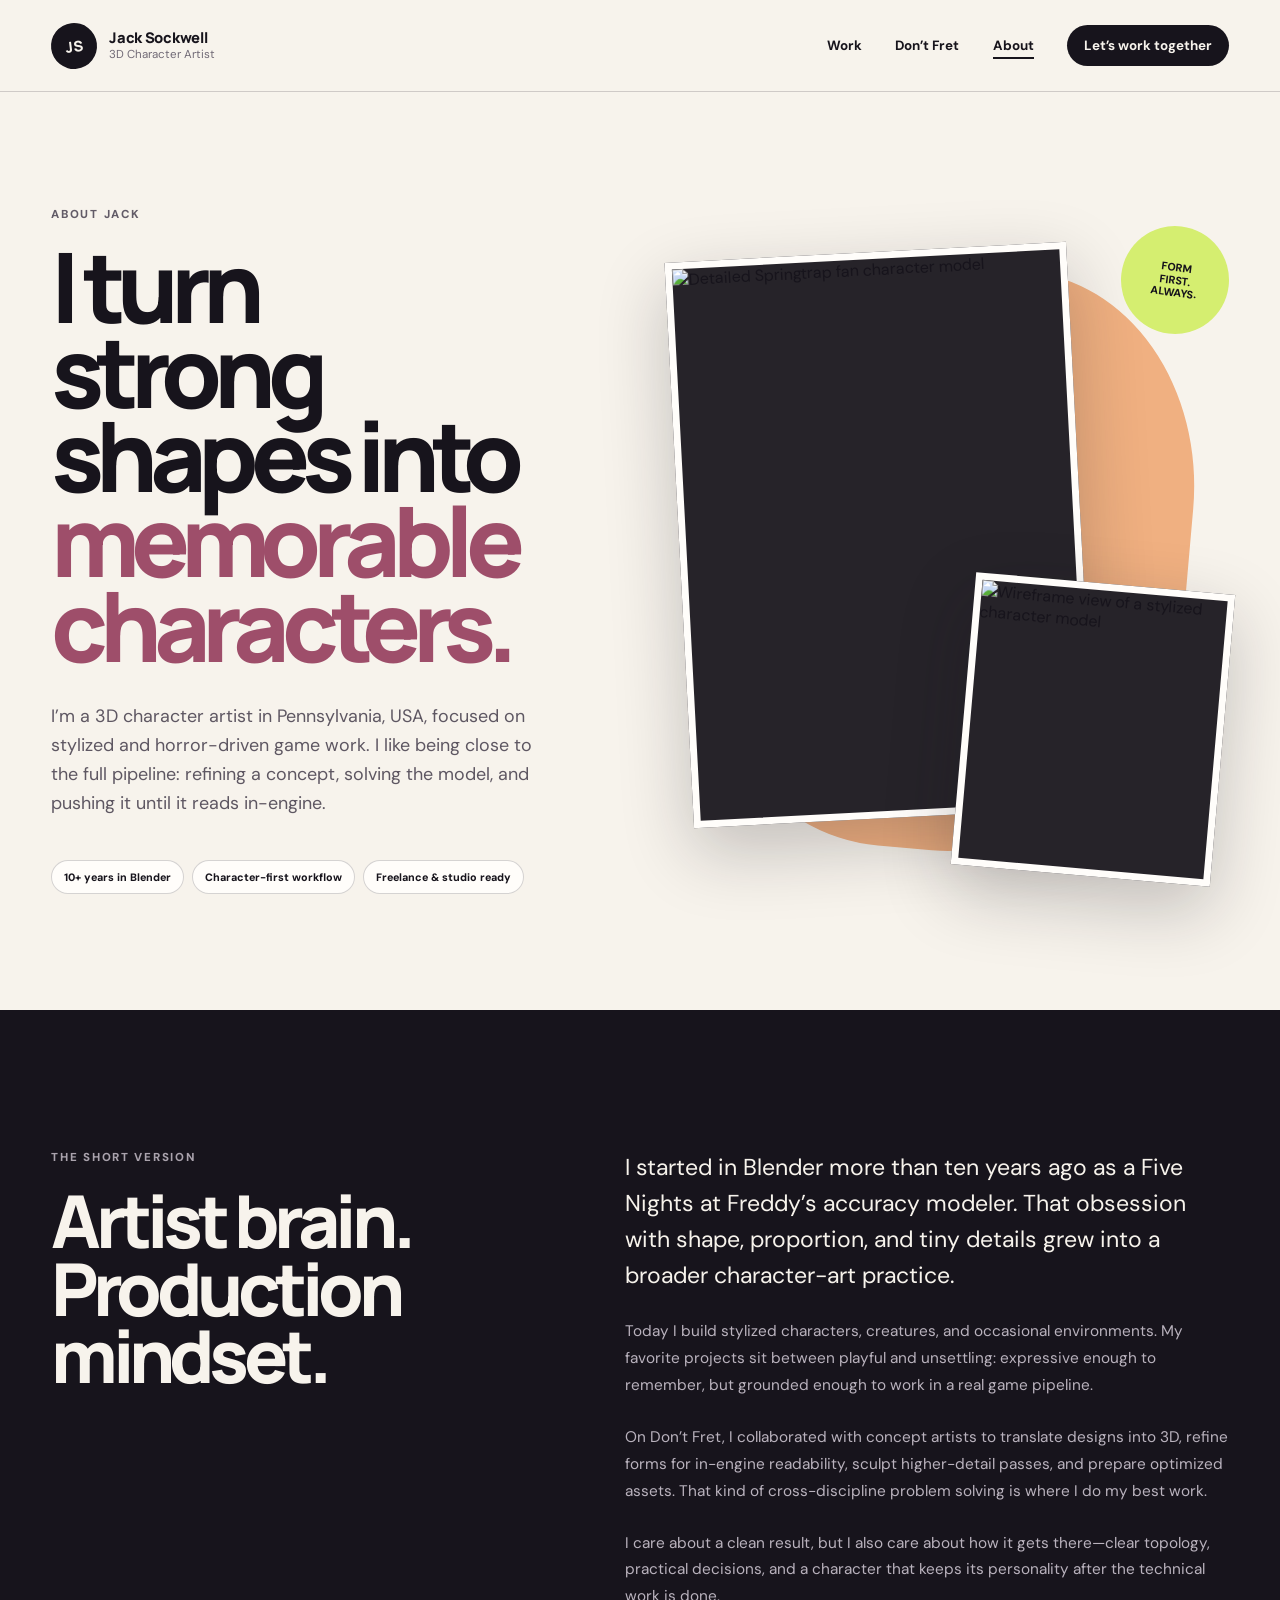
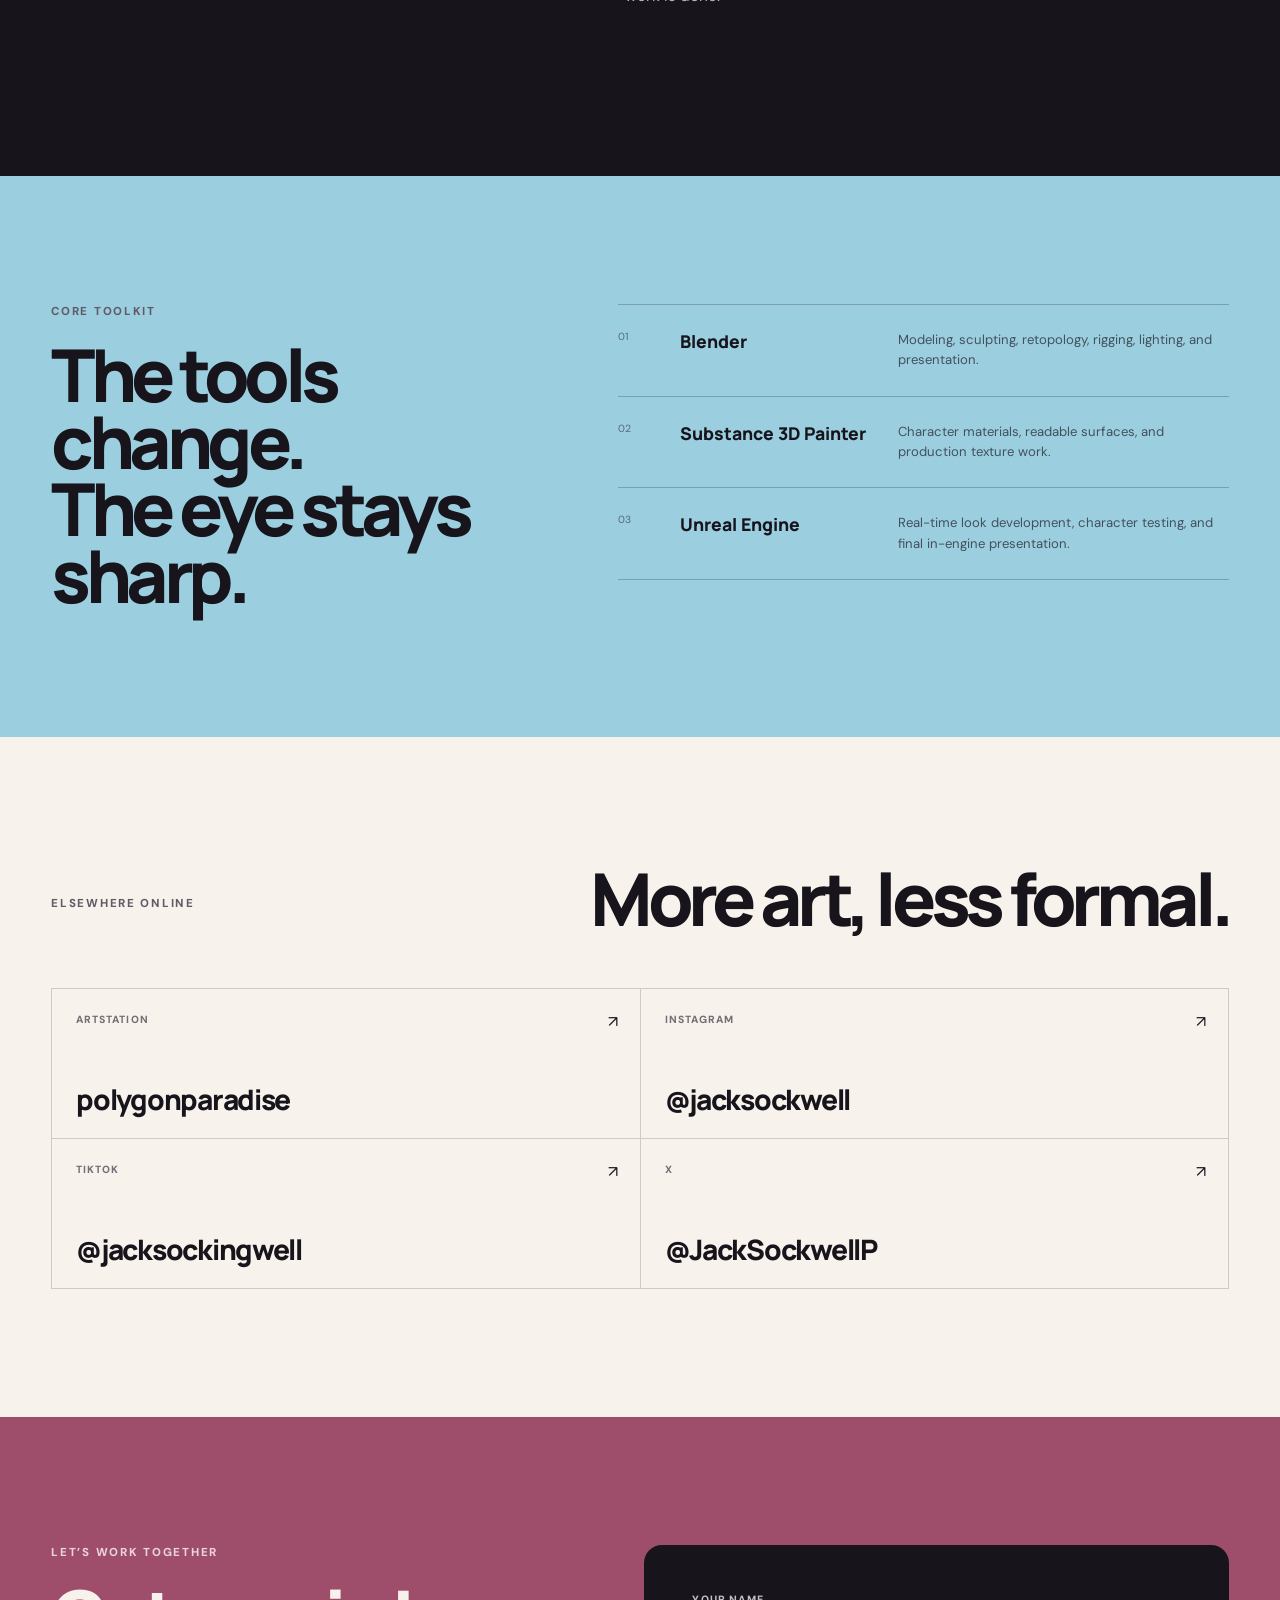
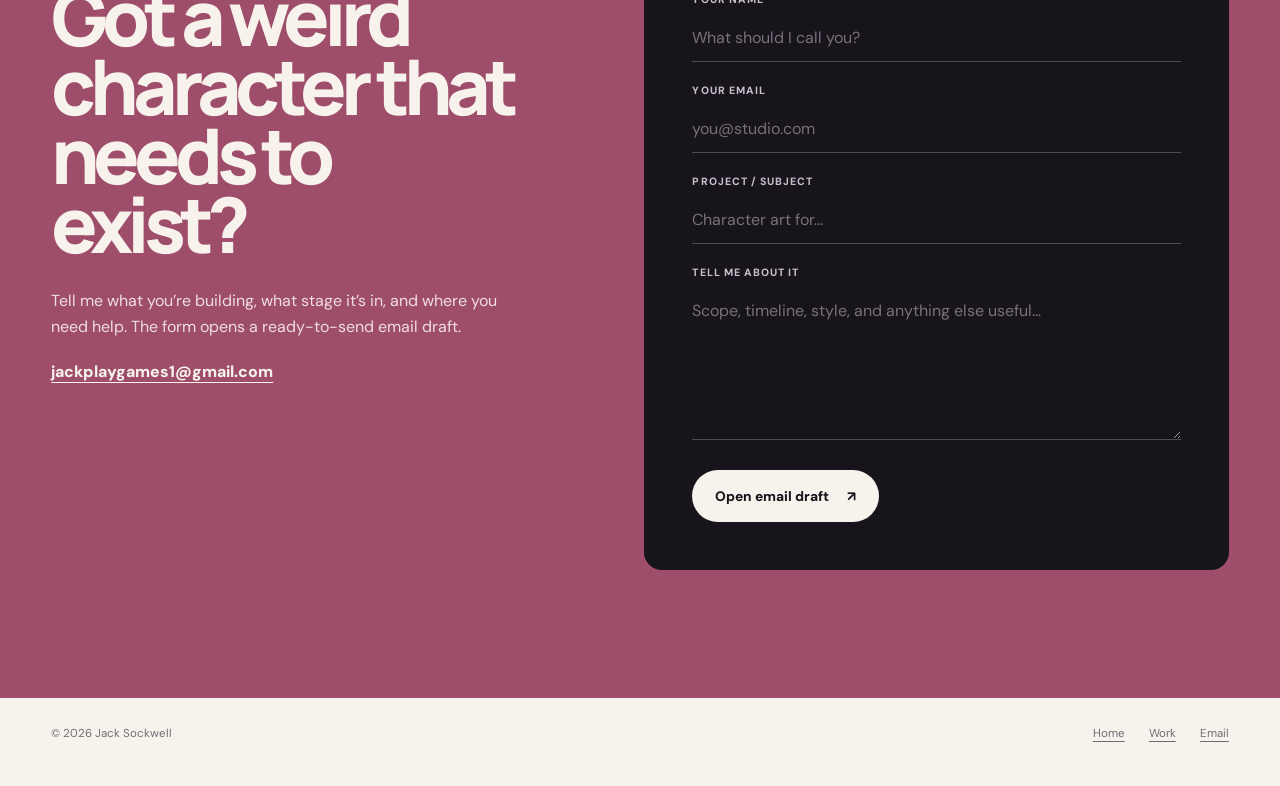
==== about.html @ 30c20655 "Modernize portfolio website" ====
<!DOCTYPE html>
<html lang="en">
<head>
  <meta charset="UTF-8" />
  <meta name="viewport" content="width=device-width, initial-scale=1.0" />
  <title>About — Jack Sockwell, 3D Character Artist</title>
  <meta name="description" content="Meet Jack Sockwell, a Pennsylvania-based 3D character artist focused on stylized and horror-driven game art." />
  <meta name="theme-color" content="#15131a" />
  <link rel="canonical" href="https://jacksockwell.com/about.html" />
  <link rel="icon" href="favicon.svg" type="image/svg+xml" />
  <link rel="stylesheet" href="site-v2.css?v=20260823-about1" />
</head>
<body class="v2-site v2-about">
  <a class="skip-link" href="#main-content">Skip to content</a>

  <header class="site-header">
    <a class="site-brand" href="index.html" aria-label="Jack Sockwell, home">
      <span class="brand-mark" aria-hidden="true">JS</span>
      <span class="brand-copy"><strong>Jack Sockwell</strong><span>3D Character Artist</span></span>
    </a>
    <nav class="site-nav" aria-label="Primary navigation">
      <a href="portfolio.html">Work</a>
      <a href="dont-fret.html">Don&rsquo;t Fret</a>
      <a class="is-current" href="about.html" aria-current="page">About</a>
      <a class="nav-cta" href="#contact-panel">Let&rsquo;s work together</a>
    </nav>
  </header>

  <main id="main-content" class="about-v2-page">
    <section class="about-v2-hero">
      <div class="about-v2-copy">
        <p class="eyebrow">About Jack</p>
        <h1>I turn strong shapes into <em>memorable characters.</em></h1>
        <p class="about-v2-lead">I&rsquo;m a 3D character artist in Pennsylvania, USA, focused on stylized and horror-driven game work. I like being close to the full pipeline: refining a concept, solving the model, and pushing it until it reads in-engine.</p>
        <div class="about-v2-facts">
          <span>10+ years in Blender</span>
          <span>Character-first workflow</span>
          <span>Freelance &amp; studio ready</span>
        </div>
      </div>

      <div class="about-v2-art" aria-label="Character modeling examples">
        <figure class="about-art-render"><img src="FItFpgrXIAE8ia-.jpg" alt="Detailed Springtrap fan character model" /></figure>
        <figure class="about-art-wire"><img src="jack-sockwell-vcbvcb.jpg" alt="Wireframe view of a stylized character model" /></figure>
        <span class="about-art-note" aria-hidden="true">Form<br />first.<br />Always.</span>
      </div>
    </section>

    <section class="about-v2-story" aria-labelledby="story-heading">
      <div class="about-v2-story-heading">
        <p class="eyebrow">The short version</p>
        <h2 id="story-heading">Artist brain.<br />Production mindset.</h2>
      </div>
      <div class="about-v2-story-copy">
        <p class="story-lead">I started in Blender more than ten years ago as a Five Nights at Freddy&rsquo;s accuracy modeler. That obsession with shape, proportion, and tiny details grew into a broader character-art practice.</p>
        <p>Today I build stylized characters, creatures, and occasional environments. My favorite projects sit between playful and unsettling: expressive enough to remember, but grounded enough to work in a real game pipeline.</p>
        <p>On Don&rsquo;t Fret, I collaborated with concept artists to translate designs into 3D, refine forms for in-engine readability, sculpt higher-detail passes, and prepare optimized assets. That kind of cross-discipline problem solving is where I do my best work.</p>
        <p>I care about a clean result, but I also care about how it gets there—clear topology, practical decisions, and a character that keeps its personality after the technical work is done.</p>
      </div>
    </section>

    <section class="about-v2-tools" aria-labelledby="tools-heading">
      <div>
        <p class="eyebrow">Core toolkit</p>
        <h2 id="tools-heading">The tools change.<br />The eye stays sharp.</h2>
      </div>
      <div class="tool-stack">
        <article><span>01</span><h3>Blender</h3><p>Modeling, sculpting, retopology, rigging, lighting, and presentation.</p></article>
        <article><span>02</span><h3>Substance 3D Painter</h3><p>Character materials, readable surfaces, and production texture work.</p></article>
        <article><span>03</span><h3>Unreal Engine</h3><p>Real-time look development, character testing, and final in-engine presentation.</p></article>
      </div>
    </section>

    <section class="about-v2-social" aria-labelledby="social-heading">
      <div>
        <p class="eyebrow">Elsewhere online</p>
        <h2 id="social-heading">More art, less formal.</h2>
      </div>
      <div class="social-v2-grid">
        <a href="https://www.artstation.com/polygonparadise" target="_blank" rel="noreferrer"><span>ArtStation</span><strong>polygonparadise</strong><i aria-hidden="true">&nearr;</i></a>
        <a href="https://www.instagram.com/jacksockwell/" target="_blank" rel="noreferrer"><span>Instagram</span><strong>@jacksockwell</strong><i aria-hidden="true">&nearr;</i></a>
        <a href="https://www.tiktok.com/@jacksockingwell" target="_blank" rel="noreferrer"><span>TikTok</span><strong>@jacksockingwell</strong><i aria-hidden="true">&nearr;</i></a>
        <a href="https://x.com/JackSockwellP" target="_blank" rel="noreferrer"><span>X</span><strong>@JackSockwellP</strong><i aria-hidden="true">&nearr;</i></a>
      </div>
    </section>

    <section class="contact-v2" id="contact-panel" aria-labelledby="contact-heading">
      <div class="contact-v2-copy">
        <p class="eyebrow">Let&rsquo;s work together</p>
        <h2 id="contact-heading">Got a weird character that needs to exist?</h2>
        <p>Tell me what you&rsquo;re building, what stage it&rsquo;s in, and where you need help. The form opens a ready-to-send email draft.</p>
        <a href="mailto:jackplaygames1@gmail.com">jackplaygames1@gmail.com</a>
      </div>

      <form class="contact-v2-form" id="contactForm" aria-label="Send Jack an email">
        <label for="contactName"><span>Your name</span><input id="contactName" name="name" type="text" autocomplete="name" placeholder="What should I call you?" /></label>
        <label for="contactReplyEmail"><span>Your email</span><input id="contactReplyEmail" name="replyEmail" type="email" autocomplete="email" placeholder="you@studio.com" /></label>
        <label for="contactSubject"><span>Project / subject</span><input id="contactSubject" name="subject" type="text" placeholder="Character art for..." required /></label>
        <label for="contactMessage"><span>Tell me about it</span><textarea id="contactMessage" name="message" rows="6" placeholder="Scope, timeline, style, and anything else useful..." required></textarea></label>
        <button class="button button-light" type="submit">Open email draft <span aria-hidden="true">&nearr;</span></button>
      </form>
    </section>
  </main>

  <footer class="site-footer">
    <p>&copy; 2026 Jack Sockwell</p>
    <div><a href="index.html">Home</a><a href="portfolio.html">Work</a><a href="mailto:jackplaygames1@gmail.com">Email</a></div>
  </footer>

  <script src="script.js?v=20260823-modern1"></script>
</body>
</html>
---- site-v2.css ----
@import url("https://fonts.googleapis.com/css2?family=DM+Sans:wght@400;500;600;700&family=Manrope:wght@500;600;700;800&display=swap");

:root {
  --ink: #17141c;
  --ink-soft: #2b2633;
  --paper: #f7f3ec;
  --paper-deep: #ece6dc;
  --white: #fffdfa;
  --pink: #ee9db8;
  --acid: #d5ee70;
  --blue: #9bcfe0;
  --peach: #f0b081;
  --line: rgba(23, 20, 28, 0.18);
  --content: 1480px;
  --page: clamp(20px, 4vw, 64px);
  --radius: 18px;
  --font-display: "Manrope", "Arial Black", sans-serif;
  --font-body: "DM Sans", Arial, sans-serif;
}

* { box-sizing: border-box; }
html { scroll-behavior: smooth; }
body { margin: 0; color: var(--ink); background: var(--paper); font-family: var(--font-body); }
img { display: block; width: 100%; }
a { color: inherit; }
button, input, textarea { font: inherit; }
::selection { color: var(--ink); background: var(--acid); }

.skip-link { position: fixed; z-index: 100; left: 20px; top: -80px; padding: 12px 18px; color: var(--paper); background: var(--ink); border-radius: 999px; }
.skip-link:focus { top: 20px; }

.site-header,
.site-footer,
.home-hero,
.home-work,
.home-capabilities,
.home-contact { width: min(100%, var(--content)); margin-inline: auto; }

.site-header { min-height: 92px; padding: 18px var(--page); display: flex; align-items: center; justify-content: space-between; gap: 32px; border-bottom: 1px solid var(--line); }
.site-brand { display: inline-flex; align-items: center; gap: 12px; text-decoration: none; }
.brand-mark { width: 46px; aspect-ratio: 1; display: grid; place-items: center; background: var(--ink); color: var(--paper); border-radius: 50%; font: 800 0.92rem/1 var(--font-display); letter-spacing: -0.04em; transform: rotate(-7deg); transition: transform 180ms ease, border-radius 180ms ease; }
.site-brand:hover .brand-mark { transform: rotate(7deg); border-radius: 12px; }
.brand-copy { display: grid; gap: 1px; }
.brand-copy strong { font: 800 0.92rem/1.2 var(--font-display); letter-spacing: -0.02em; }
.brand-copy span { color: #716a76; font-size: 0.72rem; }
.site-nav { display: flex; align-items: center; gap: clamp(16px, 2.6vw, 38px); }
.site-nav a { font-size: 0.84rem; font-weight: 700; text-decoration: none; }
.site-nav > a:not(.nav-cta) { position: relative; }
.site-nav > a:not(.nav-cta)::after { content: ""; position: absolute; left: 0; right: 100%; bottom: -5px; height: 2px; background: var(--ink); transition: right 180ms ease; }
.site-nav > a:not(.nav-cta):hover::after { right: 0; }
.nav-cta { padding: 12px 17px; color: var(--paper); background: var(--ink); border-radius: 999px; }

.home-hero { min-height: calc(100vh - 92px); max-height: 940px; padding: clamp(56px, 7vw, 108px) var(--page); display: grid; grid-template-columns: minmax(360px, 0.83fr) minmax(520px, 1.17fr); align-items: center; gap: clamp(48px, 7vw, 110px); overflow: hidden; }
.hero-copy { position: relative; z-index: 2; }
.eyebrow { margin: 0 0 22px; display: flex; align-items: center; gap: 9px; color: #625b67; font-size: 0.72rem; font-weight: 800; letter-spacing: 0.15em; text-transform: uppercase; }
.status-dot { width: 8px; height: 8px; background: #6fa84f; border-radius: 50%; box-shadow: 0 0 0 5px rgba(111, 168, 79, 0.13); }
.hero-copy h1 { margin: 0; font: 800 clamp(4.15rem, 7vw, 7.4rem)/0.84 var(--font-display); letter-spacing: -0.085em; }
.hero-copy h1 em,
.home-contact h2 em { position: relative; color: #9f4f6b; font-style: normal; }
.hero-copy h1 em::after { content: ""; position: absolute; z-index: -1; left: -1%; right: -4%; bottom: 1%; height: 27%; background: var(--pink); opacity: 0.42; transform: rotate(-1deg); }
.hero-intro { max-width: 590px; margin: 34px 0 0; color: #514a56; font-size: clamp(1.08rem, 1.5vw, 1.38rem); line-height: 1.55; }
.hero-actions { margin-top: 38px; display: flex; align-items: center; gap: 25px; }
.button { min-height: 52px; display: inline-flex; align-items: center; justify-content: center; gap: 18px; padding: 0 23px; border: 1px solid transparent; border-radius: 999px; font-size: 0.86rem; font-weight: 800; text-decoration: none; transition: transform 180ms ease, background 180ms ease; }
.button:hover { transform: translateY(-3px); }
.button-primary { color: var(--paper); background: var(--ink); }
.button-primary:hover { background: #4a2937; }
.button-light { color: var(--ink); background: var(--paper); }
.text-link { display: inline-flex; gap: 9px; align-items: center; font-size: 0.86rem; font-weight: 800; text-underline-offset: 5px; text-decoration-thickness: 1px; }
.hero-stats { margin: 54px 0 0; display: grid; grid-template-columns: repeat(3, 1fr); gap: 16px; }
.hero-stats div { padding-top: 15px; border-top: 1px solid var(--line); }
.hero-stats dt { font: 800 1.08rem/1.1 var(--font-display); letter-spacing: -0.04em; }
.hero-stats dd { margin: 6px 0 0; color: #77707b; font-size: 0.7rem; line-height: 1.3; }

.hero-gallery { min-height: 650px; position: relative; }
.hero-gallery::before { content: ""; position: absolute; inset: 10% 3% 5% 12%; border-radius: 40% 50% 45% 35%; background: var(--blue); filter: blur(1px); transform: rotate(-5deg); }
.hero-art { position: absolute; display: block; overflow: hidden; border: 8px solid var(--white); background: var(--ink); box-shadow: 0 24px 70px rgba(36, 27, 38, 0.24); text-decoration: none; transition: transform 220ms ease, z-index 0s; }
.hero-art img { height: 100%; object-fit: cover; transition: transform 500ms cubic-bezier(.2,.7,.2,1); }
.hero-art:hover { z-index: 5; }
.hero-art:hover img { transform: scale(1.04); }
.hero-art-main { z-index: 2; inset: 9% 5% 26% 1%; transform: rotate(1.5deg); }
.hero-art-main:hover { transform: rotate(0deg) translateY(-7px); }
.hero-art-tall { z-index: 3; width: 33%; height: 49%; top: 45%; right: 1%; transform: rotate(5deg); }
.hero-art-tall:hover { transform: rotate(2deg) translateY(-7px); }
.hero-art-tall img { object-fit: contain; object-position: 50% 45%; background: #313033; }
.hero-art-wide { z-index: 1; width: 53%; height: 34%; left: 7%; bottom: 0; transform: rotate(-5deg); }
.hero-art-wide:hover { transform: rotate(-2deg) translateY(-7px); }
.art-label { position: absolute; left: 12px; right: 12px; bottom: 12px; display: flex; align-items: end; justify-content: space-between; gap: 12px; padding: 10px 12px; color: var(--ink); background: rgba(255,253,250,0.93); backdrop-filter: blur(8px); }
.art-label strong { font-size: 0.78rem; }
.art-label small { color: #66606a; font-size: 0.63rem; }
.hero-sticker { position: absolute; z-index: 6; top: 0; right: 2%; width: 118px; aspect-ratio: 1; display: grid; place-items: center; text-align: center; color: var(--ink); background: var(--acid); border-radius: 50%; font-size: 0.68rem; font-weight: 800; line-height: 1.3; text-transform: uppercase; transform: rotate(8deg); box-shadow: 0 10px 30px rgba(30,30,20,.15); }

.home-work { padding: clamp(80px, 9vw, 140px) var(--page); background: var(--white); }
.section-heading { margin-bottom: 50px; display: flex; align-items: end; justify-content: space-between; gap: 40px; }
.section-heading h2,
.capability-lead h2 { max-width: 800px; margin: 0; font: 800 clamp(2.8rem, 5.2vw, 5.4rem)/0.96 var(--font-display); letter-spacing: -0.07em; }
.featured-grid { display: grid; grid-template-columns: 1.45fr 1fr 1fr; gap: clamp(14px, 2vw, 28px); }
.feature-card { display: flex; flex-direction: column; min-width: 0; text-decoration: none; }
.feature-media { aspect-ratio: 0.82; display: block; overflow: hidden; background: var(--paper-deep); border-radius: var(--radius); }
.feature-card-large .feature-media { aspect-ratio: 1.22; }
.feature-media img { height: 100%; object-fit: cover; transition: transform 500ms cubic-bezier(.2,.7,.2,1), filter 300ms ease; }
.feature-card:not(.feature-card-large):nth-child(2) .feature-media img { object-position: 53% 30%; }
.feature-card:not(.feature-card-large):nth-child(3) .feature-media img { object-fit: contain; padding: 4%; background: #09090b; }
.feature-card:hover .feature-media img { transform: scale(1.035); filter: saturate(1.08); }
.feature-copy { padding: 16px 3px 0; display: flex; align-items: start; justify-content: space-between; gap: 18px; }
.feature-copy > span:first-child { display: grid; gap: 4px; }
.feature-copy strong { font: 800 1rem/1.2 var(--font-display); letter-spacing: -0.025em; }
.feature-copy small { color: #7c747f; font-size: 0.73rem; }
.feature-arrow { font-size: 1.2rem; transition: transform 180ms ease; }
.feature-card:hover .feature-arrow { transform: translate(3px, -3px); }

.home-capabilities { padding: clamp(84px, 10vw, 150px) var(--page); display: grid; grid-template-columns: 1fr 1fr; gap: clamp(50px, 9vw, 150px); }
.capability-lead { align-self: start; position: sticky; top: 40px; }
.capability-lead h2 { font-size: clamp(2.5rem, 4.4vw, 4.7rem); }
.capability-lead > p:last-child { max-width: 560px; margin: 28px 0 0; color: #655e68; font-size: 1.05rem; line-height: 1.6; }
.capability-list { margin: 0; padding: 0; list-style: none; border-top: 1px solid var(--line); }
.capability-list li { padding: 25px 0; display: grid; grid-template-columns: 46px 0.8fr 1.2fr; align-items: start; gap: 20px; border-bottom: 1px solid var(--line); }
.capability-list span { color: #918a94; font-size: 0.68rem; }
.capability-list strong { font: 800 1.08rem/1.25 var(--font-display); }
.capability-list small { color: #68616b; font-size: 0.82rem; line-height: 1.55; }

.home-contact { min-height: 520px; padding: clamp(70px, 9vw, 130px) var(--page); display: flex; flex-direction: column; align-items: flex-start; justify-content: center; color: var(--paper); background: var(--ink); }
.home-contact .eyebrow { color: #aaa2ae; }
.home-contact h2 { margin: 0 0 45px; font: 800 clamp(3.4rem, 7vw, 7.2rem)/0.9 var(--font-display); letter-spacing: -0.08em; }
.home-contact h2 em { color: var(--pink); }

.site-footer { padding: 28px var(--page) 45px; display: flex; justify-content: space-between; gap: 25px; color: #726b75; background: var(--paper); font-size: 0.72rem; }
.site-footer p { margin: 0; }
.site-footer div { display: flex; gap: 24px; }
.site-footer a { text-underline-offset: 4px; }

:focus-visible { outline: 3px solid var(--peach); outline-offset: 4px; }

@media (max-width: 1050px) {
  .home-hero { max-height: none; grid-template-columns: 1fr; }
  .hero-copy { max-width: 760px; }
  .hero-gallery { min-height: 620px; }
  .featured-grid { grid-template-columns: 1.15fr 1fr; }
  .feature-card-large { grid-column: 1 / -1; }
  .feature-card-large .feature-media { aspect-ratio: 1.7; }
  .home-capabilities { grid-template-columns: 1fr; }
  .capability-lead { position: static; }
}

@media (max-width: 720px) {
  .site-header { min-height: 76px; padding-block: 14px; }
  .brand-copy span { display: none; }
  .site-nav { gap: 15px; }
  .site-nav a { font-size: 0.75rem; }
  .site-nav a:nth-child(2) { display: none; }
  .nav-cta { display: none; }
  .home-hero { min-height: auto; padding-top: 60px; padding-bottom: 80px; gap: 55px; }
  .hero-copy h1 { font-size: clamp(3.5rem, 17vw, 5.3rem); }
  .hero-intro { margin-top: 28px; }
  .hero-actions { align-items: flex-start; flex-direction: column; }
  .hero-stats { margin-top: 45px; }
  .hero-gallery { min-height: 460px; margin-inline: -8px; }
  .hero-art { border-width: 5px; }
  .hero-art-main { inset: 8% 3% 31% 1%; }
  .hero-art-tall { width: 37%; height: 45%; top: 50%; right: 1%; }
  .hero-art-wide { width: 61%; height: 34%; }
  .hero-sticker { width: 85px; font-size: 0.54rem; }
  .art-label small { display: none; }
  .section-heading { align-items: flex-start; flex-direction: column; }
  .section-heading h2 { font-size: clamp(2.55rem, 12vw, 4rem); }
  .featured-grid { grid-template-columns: 1fr; }
  .feature-card-large { grid-column: auto; }
  .feature-card-large .feature-media,
  .feature-media { aspect-ratio: 1.12; }
  .capability-list li { grid-template-columns: 34px 1fr; }
  .capability-list small { grid-column: 2; }
  .home-contact { min-height: 460px; }
  .home-contact h2 { font-size: clamp(3rem, 14vw, 5rem); }
  .button-light { max-width: 100%; font-size: 0.75rem; }
  .site-footer { flex-direction: column; }
}

@media (prefers-reduced-motion: reduce) {
  html { scroll-behavior: auto; }
  *, *::before, *::after { scroll-behavior: auto !important; transition-duration: 0.01ms !important; animation-duration: 0.01ms !important; }
}

/* Work */
.sr-only { position: absolute !important; width: 1px !important; height: 1px !important; padding: 0 !important; margin: -1px !important; overflow: hidden !important; clip: rect(0, 0, 0, 0) !important; white-space: nowrap !important; border: 0 !important; }
.site-nav .is-current::after { right: 0 !important; }
.work-page { width: min(100%, var(--content)); margin-inline: auto; }
.work-hero { padding: clamp(80px, 10vw, 155px) var(--page) clamp(66px, 8vw, 118px); }
.work-hero h1 { margin: 0; font: 800 clamp(4.4rem, 10vw, 10rem)/0.82 var(--font-display); letter-spacing: -0.09em; }
.work-hero-foot { margin-top: 50px; padding-top: 20px; display: flex; align-items: start; justify-content: space-between; gap: 45px; border-top: 1px solid var(--line); }
.work-hero-foot p { max-width: 650px; margin: 0; color: #5f5863; font-size: 1rem; line-height: 1.6; }
.work-hero-foot span { color: #716a74; font-size: 0.7rem; font-weight: 700; text-transform: uppercase; letter-spacing: 0.08em; }
.work-hero-foot span b { color: inherit; font: inherit; }
.work-hero-foot i { margin-inline: 7px; color: #a25570; font-style: normal; }

.portfolio-workspace { background: var(--white); }
.portfolio-toolbar { min-height: 78px; padding: 15px var(--page); display: flex; align-items: center; justify-content: space-between; gap: 25px; position: sticky; z-index: 20; top: 0; background: rgba(255,253,250,0.9); backdrop-filter: blur(18px); border-top: 1px solid var(--line); border-bottom: 1px solid var(--line); }
.portfolio-tabs { display: flex; gap: 8px; }
.portfolio-tab { min-height: 42px; padding: 0 17px; border: 1px solid transparent; border-radius: 999px; color: #69626c; background: transparent; font-size: 0.76rem; font-weight: 800; cursor: pointer; }
.portfolio-tab:hover { border-color: var(--line); }
.portfolio-tab.is-active { color: var(--paper); background: var(--ink); }
.portfolio-toolbar > p { margin: 0; color: #89828b; font-size: 0.68rem; }
.portfolio-content { padding: clamp(55px, 6vw, 88px) var(--page) clamp(90px, 10vw, 150px); }
.portfolio-panel[hidden],
.portfolio-content[hidden] { display: none !important; }
.panel-intro { max-width: 760px; margin-bottom: 60px; }
.panel-intro h2 { margin: 0; font: 800 clamp(3rem, 6vw, 6rem)/0.9 var(--font-display); letter-spacing: -0.075em; }
.panel-intro > p:last-child { max-width: 620px; margin: 26px 0 0; color: #68616b; line-height: 1.6; }
.portfolio-timeline { display: grid; gap: clamp(80px, 8vw, 130px); }
.portfolio-era { display: grid; grid-template-columns: 105px 1fr; gap: clamp(25px, 4vw, 68px); }
.portfolio-era-heading { padding-top: 3px; }
.portfolio-era-kicker { margin: 0 0 7px; color: #9a929c; font-size: 0.62rem; font-weight: 800; letter-spacing: 0.14em; text-transform: uppercase; }
.portfolio-era-title { margin: 0; position: sticky; top: 110px; font: 800 1.55rem/1 var(--font-display); letter-spacing: -0.05em; }
.portfolio-era-grid { display: grid; grid-template-columns: repeat(12, 1fr); gap: clamp(22px, 2.7vw, 42px) clamp(14px, 2vw, 30px); }
.portfolio-post { grid-column: span 4; min-width: 0; padding: 0; display: flex; flex-direction: column; color: var(--ink); background: none; border: 0; text-align: left; text-decoration: none; cursor: pointer; }
.portfolio-post:nth-child(5n + 1) { grid-column: span 7; }
.portfolio-post:nth-child(5n + 2) { grid-column: span 5; }
.portfolio-post-image { aspect-ratio: 1.08; position: relative; display: block; overflow: hidden; background: var(--paper-deep); border-radius: var(--radius); }
.portfolio-post:nth-child(5n + 1) .portfolio-post-image { aspect-ratio: 1.45; }
.portfolio-post:nth-child(5n + 2) .portfolio-post-image { aspect-ratio: 1.03; }
.portfolio-post-preview { width: 100%; height: 100%; object-fit: cover; transition: transform 500ms cubic-bezier(.2,.7,.2,1), filter 300ms ease; }
.portfolio-post:hover .portfolio-post-preview { transform: scale(1.035); filter: saturate(1.08); }
.portfolio-post-counter { position: absolute; left: 13px; top: 13px; padding: 7px 10px; color: var(--ink); background: rgba(255,253,250,0.9); border-radius: 999px; backdrop-filter: blur(8px); font-size: 0.61rem; font-weight: 800; }
.portfolio-post-open { position: absolute; right: 13px; bottom: 13px; padding: 8px 11px; color: var(--paper); background: var(--ink); border-radius: 999px; font-size: 0.6rem; font-weight: 800; opacity: 0; transform: translateY(7px); transition: opacity 180ms ease, transform 180ms ease; }
.portfolio-post:hover .portfolio-post-open,
.portfolio-post:focus-visible .portfolio-post-open { opacity: 1; transform: translateY(0); }
.portfolio-post-copy { padding: 15px 3px 0; display: flex; flex-direction: column; gap: 7px; }
.portfolio-post-header { display: flex; flex-wrap: wrap; gap: 5px; order: 2; }
.portfolio-post-title { order: 1; font: 800 clamp(0.98rem, 1.4vw, 1.25rem)/1.2 var(--font-display); letter-spacing: -0.035em; }
.portfolio-post-badge,
.portfolio-post-stage-chip,
.portfolio-software-tag { display: inline-flex; align-items: center; width: max-content; color: #7e7681; font-size: 0.59rem; font-weight: 800; letter-spacing: 0.05em; text-transform: uppercase; }
.portfolio-post-badge:not(:last-child)::after { content: "·"; margin-left: 5px; }
.portfolio-post-badge-status { color: #9a4d68; }
.portfolio-post-meta { order: 3; color: #6f6872; font-size: 0.72rem; line-height: 1.5; }
.portfolio-post-stage-summary { order: 4; display: flex; flex-wrap: wrap; gap: 8px; }
.portfolio-post-stage-chip { padding: 5px 8px; background: var(--paper-deep); border-radius: 999px; }
.portfolio-post-software { order: 5; display: flex; flex-wrap: wrap; gap: 7px; }
.portfolio-software-tag { color: #89818b; }
.portfolio-empty { margin: 0; padding: 50px; color: #6e6770; background: var(--paper); border-radius: var(--radius); text-align: center; }

.portfolio-credit-grid { display: grid; grid-template-columns: repeat(2, 1fr); gap: 28px; }
.portfolio-credit-card { overflow: hidden; display: grid; grid-template-columns: 1.15fr 1fr; background: var(--paper); border-radius: var(--radius); }
.portfolio-credit-media { min-height: 360px; overflow: hidden; background: var(--ink); }
.portfolio-credit-media img { height: 100%; object-fit: cover; }
.portfolio-credit-copy { padding: clamp(26px, 3vw, 45px); display: flex; flex-direction: column; align-items: flex-start; }
.portfolio-credit-top { display: flex; flex-wrap: wrap; gap: 8px; }
.portfolio-credit-badge { padding: 7px 10px; color: #5b545f; background: var(--white); border-radius: 999px; font-size: 0.58rem; font-weight: 800; text-transform: uppercase; }
.portfolio-credit-badge-status { background: var(--acid); }
.portfolio-credit-title { margin: 25px 0 8px; font: 800 clamp(1.9rem, 3vw, 3.3rem)/0.95 var(--font-display); letter-spacing: -0.06em; }
.portfolio-credit-role { margin: 0; color: #a14f6b; font-size: 0.75rem; font-weight: 800; }
.portfolio-credit-text { margin: 22px 0; color: #68616b; font-size: 0.82rem; line-height: 1.6; }
.portfolio-credit-link { margin-top: auto; font-size: 0.78rem; font-weight: 800; text-underline-offset: 5px; }

.portfolio-lightbox { position: fixed; z-index: 100; inset: 0; padding: 70px clamp(18px, 4vw, 60px) 24px; overflow-y: auto; color: var(--paper); background: rgba(15, 13, 18, 0.97); }
.portfolio-lightbox[hidden] { display: none; }
.portfolio-lightbox-close { position: fixed; z-index: 4; top: 18px; right: clamp(18px, 4vw, 60px); display: flex; align-items: center; gap: 10px; padding: 10px 14px; color: var(--paper); background: transparent; border: 1px solid rgba(247,243,236,.35); border-radius: 999px; cursor: pointer; }
.portfolio-lightbox-close span { font-size: 1.1rem; }
.portfolio-lightbox-frame { width: min(100%, 1320px); margin: 0 auto; display: grid; grid-template-columns: minmax(0, 1.65fr) minmax(270px, .55fr); gap: clamp(25px, 4vw, 60px); }
.portfolio-lightbox-media-shell { min-height: min(73vh, 820px); position: relative; display: grid; place-items: center; background: #0b0a0d; border-radius: var(--radius); overflow: hidden; }
.portfolio-lightbox-media { max-width: 100%; max-height: 78vh; width: auto; height: auto; object-fit: contain; }
.portfolio-lightbox-nav { position: absolute; z-index: 2; top: 50%; width: 45px; aspect-ratio: 1; display: grid; place-items: center; color: var(--ink); background: rgba(255,253,250,.9); border: 0; border-radius: 50%; cursor: pointer; transform: translateY(-50%); }
.portfolio-lightbox-prev { left: 15px; }
.portfolio-lightbox-next { right: 15px; }
.portfolio-lightbox-caption { padding-top: 25px; align-self: start; }
.portfolio-lightbox-counter { margin: 0 0 20px; color: #a9a1ac; font-size: .66rem; font-weight: 800; letter-spacing: .1em; text-transform: uppercase; }
.portfolio-lightbox-title { margin: 22px 0 12px; font: 800 clamp(2.2rem, 4vw, 4.5rem)/.92 var(--font-display); letter-spacing: -.065em; }
.portfolio-lightbox-meta { margin: 0; color: var(--pink); font-size: .7rem; font-weight: 700; line-height: 1.5; }
.portfolio-lightbox-details { margin: 25px 0 0; color: #beb7c1; font-size: .85rem; line-height: 1.65; }
.portfolio-lightbox-stage-filters { display: flex; flex-wrap: wrap; gap: 7px; }
.portfolio-lightbox-stage-filter { padding: 7px 10px; color: #c7c0c9; background: transparent; border: 1px solid rgba(247,243,236,.25); border-radius: 999px; font-size: .61rem; font-weight: 800; cursor: pointer; }
.portfolio-lightbox-stage-filter.is-active { color: var(--ink); background: var(--acid); border-color: var(--acid); }
.portfolio-lightbox-thumbs { grid-column: 1 / -1; display: flex; gap: 10px; overflow-x: auto; padding: 2px 0 12px; }
.portfolio-lightbox-thumb { flex: 0 0 100px; aspect-ratio: 1.25; padding: 0; overflow: hidden; position: relative; background: #242028; border: 2px solid transparent; border-radius: 8px; cursor: pointer; }
.portfolio-lightbox-thumb.is-active { border-color: var(--acid); }
.portfolio-lightbox-thumb-preview { width: 100%; height: 100%; object-fit: cover; }
.portfolio-lightbox-thumb-badge { position: absolute; right: 3px; bottom: 3px; padding: 3px 5px; color: var(--paper); background: var(--ink); font-size: .5rem; }

.work-next { padding: clamp(80px, 10vw, 150px) var(--page); text-align: center; background: var(--blue); }
.work-next .eyebrow { justify-content: center; }
.work-next h2 { margin: 0 0 40px; font: 800 clamp(3.2rem, 7vw, 7rem)/.9 var(--font-display); letter-spacing: -.08em; }

@media (max-width: 1050px) {
  .portfolio-era { grid-template-columns: 75px 1fr; }
  .portfolio-post { grid-column: span 6; }
  .portfolio-post:nth-child(5n + 1),
  .portfolio-post:nth-child(5n + 2) { grid-column: span 6; }
  .portfolio-post:nth-child(5n + 1) .portfolio-post-image,
  .portfolio-post:nth-child(5n + 2) .portfolio-post-image { aspect-ratio: 1.08; }
  .portfolio-credit-grid { grid-template-columns: 1fr; }
}

@media (max-width: 720px) {
  .work-hero h1 { font-size: clamp(3.7rem, 20vw, 6rem); }
  .work-hero-foot { flex-direction: column; }
  .portfolio-toolbar { align-items: flex-start; overflow-x: auto; }
  .portfolio-toolbar > p { display: none; }
  .portfolio-tabs { min-width: max-content; }
  .portfolio-era { grid-template-columns: 1fr; gap: 22px; }
  .portfolio-era-title { position: static; }
  .portfolio-era-grid { grid-template-columns: 1fr; }
  .portfolio-post,
  .portfolio-post:nth-child(5n + 1),
  .portfolio-post:nth-child(5n + 2) { grid-column: auto; }
  .portfolio-post-image,
  .portfolio-post:nth-child(5n + 1) .portfolio-post-image,
  .portfolio-post:nth-child(5n + 2) .portfolio-post-image { aspect-ratio: 1.08; }
  .portfolio-credit-card { grid-template-columns: 1fr; }
  .portfolio-credit-media { min-height: 260px; }
  .portfolio-lightbox { padding-top: 65px; }
  .portfolio-lightbox-frame { grid-template-columns: 1fr; }
  .portfolio-lightbox-media-shell { min-height: 50vh; }
  .portfolio-lightbox-caption { padding-top: 0; }
  .portfolio-lightbox-thumbs { grid-column: 1; }
}

/* About */
.about-v2-page { width: min(100%, var(--content)); margin-inline: auto; }
.about-v2-hero { min-height: calc(100vh - 92px); padding: clamp(70px, 9vw, 135px) var(--page); display: grid; grid-template-columns: .9fr 1.1fr; align-items: center; gap: clamp(55px, 8vw, 130px); overflow: hidden; }
.about-v2-copy h1 { max-width: 790px; margin: 0; font: 800 clamp(4rem, 7.6vw, 8rem)/.87 var(--font-display); letter-spacing: -.085em; }
.about-v2-copy h1 em { color: #9e4e6a; font-style: normal; }
.about-v2-lead { max-width: 680px; margin: 35px 0 0; color: #5e5762; font-size: clamp(1.05rem, 1.4vw, 1.3rem); line-height: 1.62; }
.about-v2-facts { margin-top: 42px; display: flex; flex-wrap: wrap; gap: 8px; }
.about-v2-facts span { padding: 9px 12px; background: var(--white); border: 1px solid var(--line); border-radius: 999px; font-size: .67rem; font-weight: 800; }
.about-v2-art { min-height: 650px; position: relative; }
.about-v2-art::before { content: ""; position: absolute; inset: 6% 7% 4% 10%; background: var(--peach); border-radius: 50% 38% 47% 42%; transform: rotate(5deg); }
.about-v2-art figure { position: absolute; margin: 0; overflow: hidden; background: #262329; border: 7px solid var(--white); box-shadow: 0 25px 70px rgba(27,20,29,.24); }
.about-art-render { inset: 4% 25% 9% 7%; transform: rotate(-3deg); }
.about-art-render img { height: 100%; object-fit: cover; object-position: 50% 20%; }
.about-art-wire { z-index: 2; width: 44%; height: 45%; right: 1%; bottom: 0; transform: rotate(5deg); }
.about-art-wire img { height: 100%; object-fit: cover; object-position: 50% 28%; }
.about-art-note { position: absolute; z-index: 3; right: 0; top: 0; width: 108px; aspect-ratio: 1; display: grid; place-items: center; color: var(--ink); background: var(--acid); border-radius: 50%; text-align: center; font-size: .68rem; font-weight: 800; line-height: 1.15; text-transform: uppercase; transform: rotate(7deg); }

.about-v2-story { padding: clamp(90px, 11vw, 170px) var(--page); display: grid; grid-template-columns: .85fr 1.15fr; gap: clamp(60px, 10vw, 160px); background: var(--ink); color: var(--paper); }
.about-v2-story-heading h2,
.about-v2-tools h2,
.about-v2-social h2 { margin: 0; font: 800 clamp(3rem, 5.7vw, 6rem)/.92 var(--font-display); letter-spacing: -.075em; }
.about-v2-story .eyebrow { color: #aaa3ad; }
.about-v2-story-copy { max-width: 720px; }
.about-v2-story-copy p { margin: 0 0 25px; color: #b9b2bd; font-size: .96rem; line-height: 1.75; }
.about-v2-story-copy .story-lead { color: var(--paper); font-size: clamp(1.2rem, 1.8vw, 1.55rem); line-height: 1.55; }

.about-v2-tools { padding: clamp(90px, 10vw, 155px) var(--page); display: grid; grid-template-columns: .85fr 1.15fr; gap: clamp(55px, 9vw, 145px); background: var(--blue); }
.tool-stack { border-top: 1px solid rgba(23,20,28,.25); }
.tool-stack article { padding: 25px 0; display: grid; grid-template-columns: 42px .75fr 1.25fr; gap: 20px; border-bottom: 1px solid rgba(23,20,28,.25); }
.tool-stack span { color: rgba(23,20,28,.54); font-size: .65rem; }
.tool-stack h3 { margin: 0; font: 800 1.1rem/1.25 var(--font-display); }
.tool-stack p { margin: 0; color: rgba(23,20,28,.68); font-size: .82rem; line-height: 1.55; }

.about-v2-social { padding: clamp(90px, 10vw, 155px) var(--page); }
.about-v2-social > div:first-child { margin-bottom: 55px; display: flex; align-items: end; justify-content: space-between; }
.social-v2-grid { display: grid; grid-template-columns: repeat(2, 1fr); border-top: 1px solid var(--line); border-left: 1px solid var(--line); }
.social-v2-grid a { min-height: 150px; padding: 24px; position: relative; display: flex; flex-direction: column; justify-content: space-between; border-right: 1px solid var(--line); border-bottom: 1px solid var(--line); text-decoration: none; transition: background 180ms ease; }
.social-v2-grid a:nth-child(1):hover { background: var(--peach); }
.social-v2-grid a:nth-child(2):hover { background: var(--pink); }
.social-v2-grid a:nth-child(3):hover { background: var(--acid); }
.social-v2-grid a:nth-child(4):hover { background: var(--blue); }
.social-v2-grid span { color: #746d77; font-size: .65rem; font-weight: 800; text-transform: uppercase; letter-spacing: .1em; }
.social-v2-grid strong { font: 800 clamp(1.25rem, 2.2vw, 2.1rem)/1 var(--font-display); letter-spacing: -.045em; }
.social-v2-grid i { position: absolute; top: 22px; right: 22px; font-style: normal; transition: transform 180ms ease; }
.social-v2-grid a:hover i { transform: translate(3px,-3px); }

.contact-v2 { padding: clamp(80px, 10vw, 150px) var(--page); display: grid; grid-template-columns: .9fr 1.1fr; gap: clamp(60px, 9vw, 145px); color: var(--paper); background: #9e4e6a; }
.contact-v2 .eyebrow { color: #ead4dc; }
.contact-v2-copy h2 { margin: 0; font: 800 clamp(3.1rem, 6vw, 6.2rem)/.9 var(--font-display); letter-spacing: -.08em; }
.contact-v2-copy p:not(.eyebrow) { max-width: 570px; margin: 30px 0 20px; color: #f0dde4; line-height: 1.65; }
.contact-v2-copy > a { font-weight: 800; text-underline-offset: 5px; }
.contact-v2-form { padding: clamp(25px, 4vw, 48px); display: grid; gap: 22px; background: var(--ink); border-radius: var(--radius); }
.contact-v2-form label { display: grid; gap: 8px; }
.contact-v2-form label > span { color: #c6bec9; font-size: .66rem; font-weight: 800; text-transform: uppercase; letter-spacing: .1em; }
.contact-v2-form input,
.contact-v2-form textarea { width: 100%; padding: 13px 0; color: var(--paper); background: transparent; border: 0; border-bottom: 1px solid rgba(247,243,236,.25); border-radius: 0; outline: none; resize: vertical; }
.contact-v2-form input:focus,
.contact-v2-form textarea:focus { border-color: var(--pink); }
.contact-v2-form input::placeholder,
.contact-v2-form textarea::placeholder { color: #77717a; }
.contact-v2-form .button { width: max-content; margin-top: 8px; border: 0; cursor: pointer; }

@media (max-width: 1050px) {
  .about-v2-hero { grid-template-columns: 1fr; }
  .about-v2-copy { max-width: 820px; }
  .about-v2-art { min-height: 600px; }
  .about-v2-story,
  .about-v2-tools,
  .contact-v2 { grid-template-columns: 1fr; }
}

@media (max-width: 720px) {
  .about-v2-hero { min-height: auto; }
  .about-v2-copy h1 { font-size: clamp(3.4rem, 17vw, 5.4rem); }
  .about-v2-art { min-height: 460px; }
  .about-v2-art figure { border-width: 5px; }
  .about-art-render { inset: 5% 18% 10% 1%; }
  .about-art-wire { width: 44%; height: 43%; }
  .about-art-note { width: 82px; font-size: .54rem; }
  .tool-stack article { grid-template-columns: 30px 1fr; }
  .tool-stack p { grid-column: 2; }
  .social-v2-grid { grid-template-columns: 1fr; }
  .contact-v2-form { margin-inline: -5px; }
}

/* Don't Fret */
.v2-fret { color: #f2ece8; background: #0d0a0e; }
.fret-header { position: absolute; z-index: 20; left: 50%; top: 0; color: #f2ece8; border-color: rgba(255,255,255,.22); transform: translateX(-50%); }
.fret-header .brand-mark { color: #17141c; background: #f2ece8; }
.fret-header .brand-copy span { color: #c5bfc3; }
.fret-header .site-nav > a:not(.nav-cta)::after { background: #f2ece8; }
.fret-header .nav-cta { color: #17141c; background: #f2ece8; }
.fret-v2-page { width: min(100%, var(--content)); margin-inline: auto; background: #0d0a0e; }
.fret-v2-hero { min-height: min(100vh, 980px); position: relative; overflow: hidden; display: flex; align-items: flex-end; }
.fret-v2-hero > img { position: absolute; inset: 0; width: 100%; height: 100%; object-fit: cover; }
.fret-v2-overlay { position: absolute; inset: 0; background: linear-gradient(90deg, rgba(8,5,8,.9) 0%, rgba(8,5,8,.45) 48%, rgba(8,5,8,.15) 100%), linear-gradient(0deg, rgba(8,5,8,.9) 0%, transparent 52%); }
.fret-v2-hero-copy { position: relative; z-index: 2; padding: 150px var(--page) clamp(80px, 9vw, 145px); }
.fret-v2-hero .eyebrow { color: #d9c7ca; }
.fret-v2-hero h1 { margin: 0; font: 800 clamp(6rem, 14vw, 14rem)/.7 var(--font-display); letter-spacing: -.105em; text-transform: uppercase; }
.fret-v2-hero-meta { margin-top: 55px; display: flex; flex-wrap: wrap; gap: 8px; }
.fret-v2-hero-meta span { padding: 8px 11px; border: 1px solid rgba(255,255,255,.35); border-radius: 999px; font-size: .63rem; font-weight: 800; text-transform: uppercase; letter-spacing: .08em; }
.fret-scroll { position: absolute; z-index: 3; right: var(--page); bottom: 35px; margin: 0; color: #d3cccf; font-size: .65rem; font-weight: 800; text-transform: uppercase; letter-spacing: .1em; }
.fret-scroll span { margin-left: 9px; }

.fret-v2-intro { padding: clamp(95px, 12vw, 185px) var(--page); display: grid; grid-template-columns: 1.15fr .85fr; gap: clamp(60px, 10vw, 160px); }
.fret-v2-intro h2,
.fret-v2-contribution h2,
.fret-v2-credit h2,
.fret-v2-next h2 { margin: 0; font: 800 clamp(3.2rem, 6.5vw, 7rem)/.9 var(--font-display); letter-spacing: -.08em; }
.fret-v2-intro .eyebrow,
.fret-v2-contribution .eyebrow,
.fret-v2-credit .eyebrow,
.fret-v2-next .eyebrow { color: #b5aaaf; }
.fret-v2-intro-copy p { margin: 0 0 24px; color: #aea5aa; font-size: .94rem; line-height: 1.75; }
.fret-v2-intro-copy .fret-lead { color: #f2ece8; font-size: clamp(1.2rem, 1.8vw, 1.5rem); line-height: 1.55; }
.fret-button { margin-top: 18px; color: #f2ece8; background: #b83146; }
.fret-button:hover { background: #d44759; }

.fret-v2-gallery { padding: 0 var(--page) clamp(95px, 12vw, 185px); display: grid; grid-template-columns: repeat(2, 1fr); gap: clamp(14px, 2vw, 28px); }
.fret-v2-gallery figure { margin: 0; aspect-ratio: 1.5; overflow: hidden; background: #171319; border-radius: 12px; }
.fret-v2-gallery .fret-preview-main { grid-column: 1 / -1; aspect-ratio: 2.05; }
.fret-v2-gallery img { width: 100%; height: 100%; object-fit: cover; transition: transform 600ms ease; }
.fret-v2-gallery figure:hover img { transform: scale(1.025); }

.fret-v2-contribution { padding: clamp(90px, 11vw, 170px) var(--page); display: grid; grid-template-columns: .8fr 1.2fr; gap: clamp(60px, 9vw, 150px); background: #22161b; }
.fret-v2-contribution ol { margin: 0; padding: 0; list-style: none; border-top: 1px solid rgba(255,255,255,.2); }
.fret-v2-contribution li { padding: 27px 0; display: grid; grid-template-columns: 48px 1fr; gap: 18px; border-bottom: 1px solid rgba(255,255,255,.2); }
.fret-v2-contribution li > span { color: #8e8187; font-size: .65rem; }
.fret-v2-contribution strong { display: block; margin-bottom: 8px; font: 800 1.15rem/1.2 var(--font-display); }
.fret-v2-contribution li p { margin: 0; color: #afa5aa; font-size: .82rem; line-height: 1.6; }

.fret-v2-credit { padding: clamp(90px, 11vw, 170px) var(--page); display: grid; grid-template-columns: .75fr 1.25fr; gap: clamp(55px, 9vw, 145px); }
.fret-v2-credit dl { margin: 0; border-top: 1px solid rgba(255,255,255,.2); }
.fret-v2-credit dl div { padding: 20px 0; display: grid; grid-template-columns: 95px 1fr; gap: 20px; border-bottom: 1px solid rgba(255,255,255,.2); }
.fret-v2-credit dt { color: #877c81; font-size: .63rem; font-weight: 800; text-transform: uppercase; }
.fret-v2-credit dd { margin: 0; color: #c7bec2; font-size: .8rem; line-height: 1.5; }
.fret-steam-shell { grid-column: 2; margin-top: 10px; overflow: hidden; border-radius: 8px; }
.fret-v2-next { min-height: 560px; padding: clamp(80px, 10vw, 145px) var(--page); display: flex; flex-direction: column; align-items: flex-start; justify-content: center; background: #851f32; }
.fret-v2-next .eyebrow { color: #e7cbd0; }
.fret-v2-next .fret-button { color: #17141c; background: #f2ece8; }
.fret-footer { color: #8f8589; background: #0d0a0e; }

@media (max-width: 900px) {
  .fret-v2-intro,
  .fret-v2-contribution,
  .fret-v2-credit { grid-template-columns: 1fr; }
  .fret-steam-shell { grid-column: 1; }
}

@media (max-width: 720px) {
  .fret-v2-hero { min-height: 760px; }
  .fret-v2-overlay { background: linear-gradient(0deg, rgba(8,5,8,.92), rgba(8,5,8,.15) 80%); }
  .fret-v2-hero h1 { font-size: clamp(5.6rem, 30vw, 9rem); }
  .fret-scroll { display: none; }
  .fret-v2-gallery { grid-template-columns: 1fr; }
  .fret-v2-gallery .fret-preview-main { grid-column: 1; aspect-ratio: 1.35; }
  .fret-v2-gallery figure { aspect-ratio: 1.35; }
}

/* Shop */
.shop-v2 { width: min(100%, var(--content)); min-height: calc(100vh - 170px); margin-inline: auto; padding: clamp(90px, 13vw, 190px) var(--page); position: relative; overflow: hidden; }
.shop-v2::before { content: ""; position: absolute; z-index: -1; width: 48vw; max-width: 700px; aspect-ratio: 1; right: -10%; top: 5%; background: var(--blue); border-radius: 48% 40% 55% 35%; transform: rotate(12deg); }
.shop-v2 h1 { margin: 0; font: 800 clamp(4.5rem, 10vw, 10rem)/.82 var(--font-display); letter-spacing: -.09em; }
.shop-v2 h1 em { color: #9e4e6a; font-style: normal; }
.shop-v2 > p:not(.eyebrow) { max-width: 620px; margin: 38px 0 35px; color: #625b66; font-size: 1.08rem; line-height: 1.65; }
.shop-v2-sticker { position: absolute; right: 12%; bottom: 15%; width: 125px; aspect-ratio: 1; display: grid; place-items: center; color: var(--ink); background: var(--acid); border-radius: 50%; text-align: center; font-size: .7rem; font-weight: 800; line-height: 1.2; text-transform: uppercase; transform: rotate(9deg); }
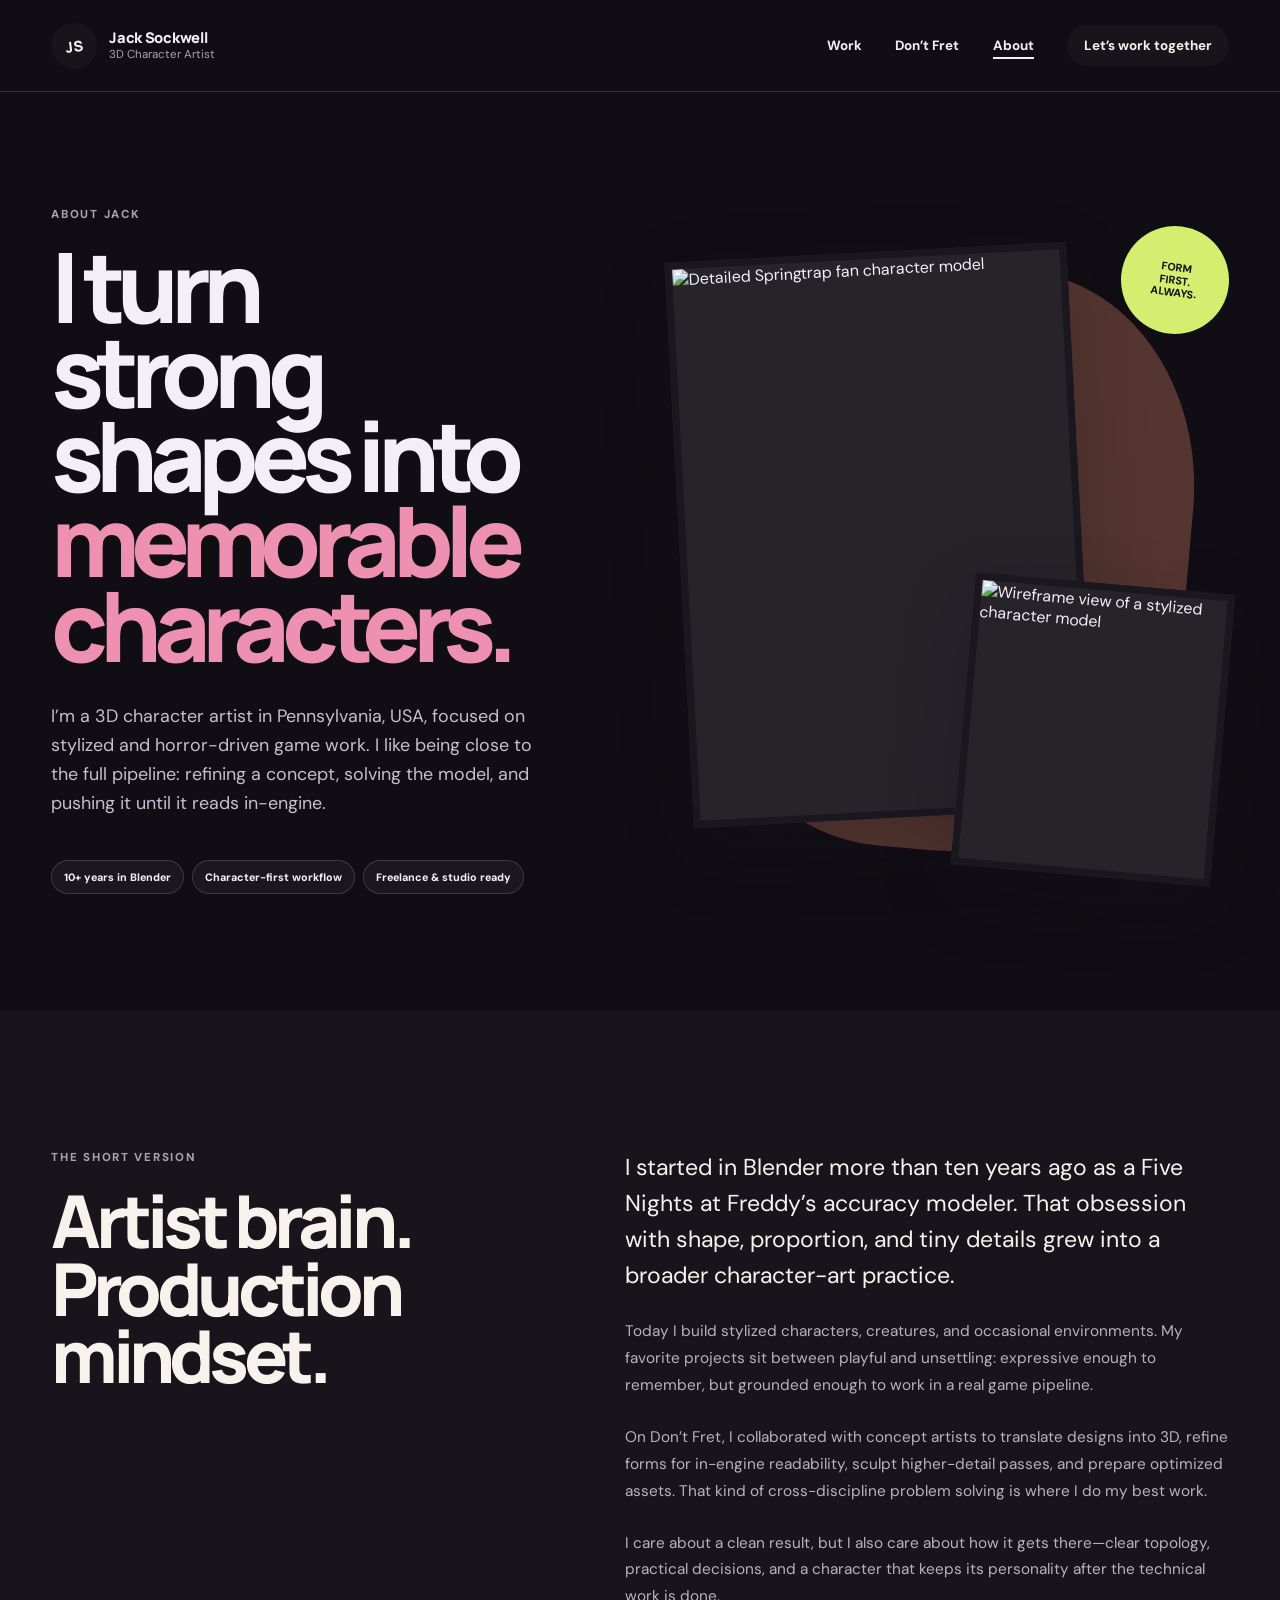
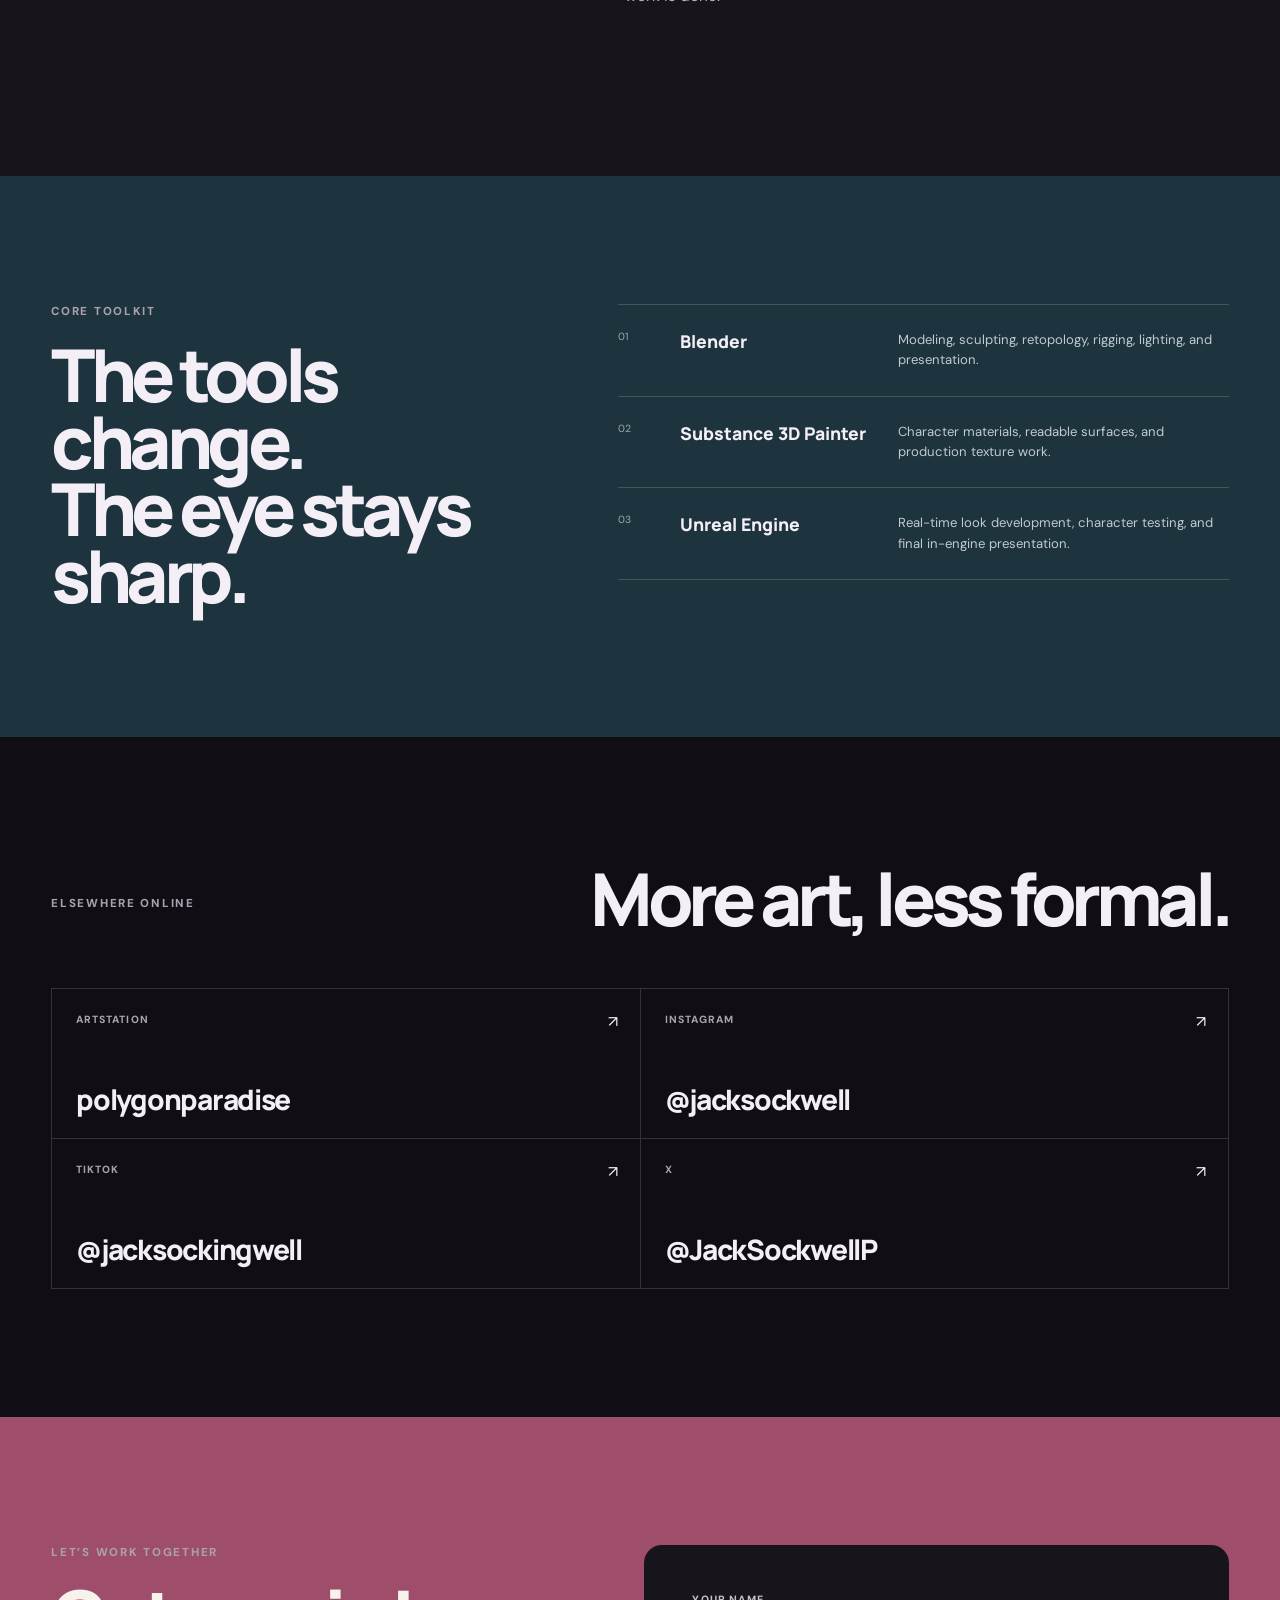
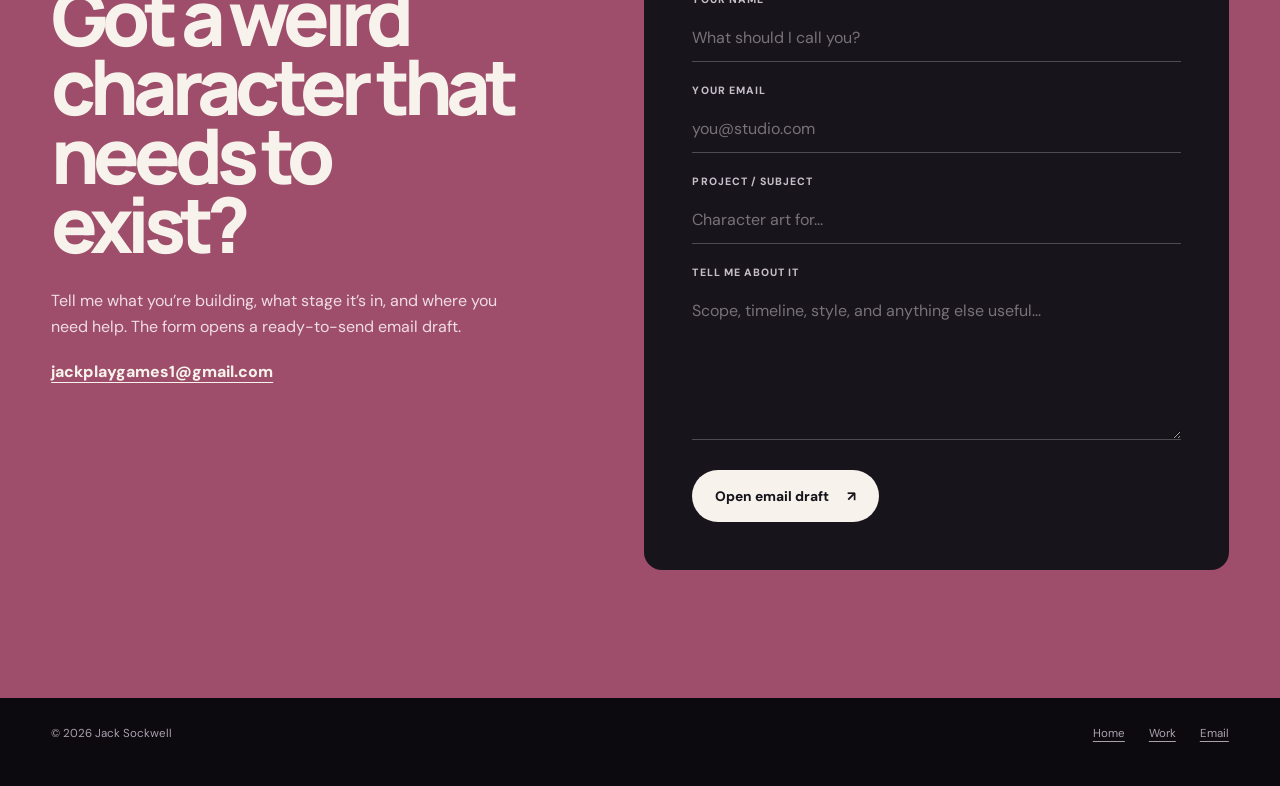
==== commit 9905ae47: "Switch website to global dark theme" ====
--- a/about.html
+++ b/about.html
@@ -8,7 +8,7 @@
   <meta name="theme-color" content="#15131a" />
   <link rel="canonical" href="https://jacksockwell.com/about.html" />
   <link rel="icon" href="favicon.svg" type="image/svg+xml" />
-  <link rel="stylesheet" href="site-v2.css?v=20260823-about1" />
+  <link rel="stylesheet" href="site-v2.css?v=20260823-dark1" />
 </head>
 <body class="v2-site v2-about">
   <a class="skip-link" href="#main-content">Skip to content</a>
--- a/site-v2.css
+++ b/site-v2.css
@@ -81,7 +81,7 @@
 .hero-art-main:hover { transform: rotate(0deg) translateY(-7px); }
 .hero-art-tall { z-index: 3; width: 33%; height: 49%; top: 45%; right: 1%; transform: rotate(5deg); }
 .hero-art-tall:hover { transform: rotate(2deg) translateY(-7px); }
-.hero-art-tall img { object-fit: contain; object-position: 50% 45%; background: #313033; }
+.hero-art-tall img { object-fit: cover; object-position: 55% 55%; background: #09090b; }
 .hero-art-wide { z-index: 1; width: 53%; height: 34%; left: 7%; bottom: 0; transform: rotate(-5deg); }
 .hero-art-wide:hover { transform: rotate(-2deg) translateY(-7px); }
 .art-label { position: absolute; left: 12px; right: 12px; bottom: 12px; display: flex; align-items: end; justify-content: space-between; gap: 12px; padding: 10px 12px; color: var(--ink); background: rgba(255,253,250,0.93); backdrop-filter: blur(8px); }
@@ -98,8 +98,8 @@
 .feature-media { aspect-ratio: 0.82; display: block; overflow: hidden; background: var(--paper-deep); border-radius: var(--radius); }
 .feature-card-large .feature-media { aspect-ratio: 1.22; }
 .feature-media img { height: 100%; object-fit: cover; transition: transform 500ms cubic-bezier(.2,.7,.2,1), filter 300ms ease; }
-.feature-card:not(.feature-card-large):nth-child(2) .feature-media img { object-position: 53% 30%; }
-.feature-card:not(.feature-card-large):nth-child(3) .feature-media img { object-fit: contain; padding: 4%; background: #09090b; }
+.feature-card:not(.feature-card-large):nth-child(2) .feature-media img { object-position: 66% 50%; }
+.feature-card:not(.feature-card-large):nth-child(3) .feature-media img { object-fit: cover; object-position: 58% 50%; padding: 0; background: #09090b; }
 .feature-card:hover .feature-media img { transform: scale(1.035); filter: saturate(1.08); }
 .feature-copy { padding: 16px 3px 0; display: flex; align-items: start; justify-content: space-between; gap: 18px; }
 .feature-copy > span:first-child { display: grid; gap: 4px; }
@@ -478,3 +478,74 @@
 .shop-v2 h1 em { color: #9e4e6a; font-style: normal; }
 .shop-v2 > p:not(.eyebrow) { max-width: 620px; margin: 38px 0 35px; color: #625b66; font-size: 1.08rem; line-height: 1.65; }
 .shop-v2-sticker { position: absolute; right: 12%; bottom: 15%; width: 125px; aspect-ratio: 1; display: grid; place-items: center; color: var(--ink); background: var(--acid); border-radius: 50%; text-align: center; font-size: .7rem; font-weight: 800; line-height: 1.2; text-transform: uppercase; transform: rotate(9deg); }
+
+/* Global dark theme */
+body.v2-site:not(.v2-fret) {
+  --paper-deep: #25212b;
+  --white: #1a171f;
+  --blue: #1d333d;
+  --peach: #54352f;
+  --line: rgba(247, 243, 236, 0.16);
+  color: #f4eef6;
+  background: #100e14;
+  color-scheme: dark;
+}
+
+body.v2-site:not(.v2-fret) .site-nav > a:not(.nav-cta)::after { background: #f4eef6; }
+body.v2-site:not(.v2-fret) .brand-copy span,
+body.v2-site:not(.v2-fret) .eyebrow,
+body.v2-site:not(.v2-fret) .hero-stats dd,
+body.v2-site:not(.v2-fret) .feature-copy small,
+body.v2-site:not(.v2-fret) .capability-list span,
+body.v2-site:not(.v2-fret) .portfolio-toolbar > p,
+body.v2-site:not(.v2-fret) .portfolio-era-kicker,
+body.v2-site:not(.v2-fret) .portfolio-post-badge,
+body.v2-site:not(.v2-fret) .portfolio-post-stage-chip,
+body.v2-site:not(.v2-fret) .portfolio-software-tag,
+body.v2-site:not(.v2-fret) .social-v2-grid span,
+body.v2-site:not(.v2-fret) .site-footer { color: #aaa1af; }
+
+body.v2-site:not(.v2-fret) .hero-intro,
+body.v2-site:not(.v2-fret) .capability-lead > p:last-child,
+body.v2-site:not(.v2-fret) .capability-list small,
+body.v2-site:not(.v2-fret) .work-hero-foot p,
+body.v2-site:not(.v2-fret) .work-hero-foot span,
+body.v2-site:not(.v2-fret) .panel-intro > p:last-child,
+body.v2-site:not(.v2-fret) .portfolio-post-meta,
+body.v2-site:not(.v2-fret) .portfolio-credit-text,
+body.v2-site:not(.v2-fret) .about-v2-lead,
+body.v2-site:not(.v2-fret) .shop-v2 > p:not(.eyebrow) { color: #c8bfcc; }
+
+body.v2-site:not(.v2-fret) .hero-copy h1 em,
+body.v2-site:not(.v2-fret) .about-v2-copy h1 em,
+body.v2-site:not(.v2-fret) .shop-v2 h1 em,
+body.v2-site:not(.v2-fret) .portfolio-post-badge-status,
+body.v2-site:not(.v2-fret) .portfolio-credit-role { color: #ee91b1; }
+
+body.v2-site:not(.v2-fret) .art-label,
+body.v2-site:not(.v2-fret) .portfolio-post-counter {
+  color: #f4eef6;
+  background: rgba(23, 20, 29, 0.9);
+  border: 1px solid rgba(247, 243, 236, 0.13);
+}
+
+body.v2-site:not(.v2-fret) .art-label small { color: #bcb3c1; }
+body.v2-site:not(.v2-fret) .home-work,
+body.v2-site:not(.v2-fret) .portfolio-workspace { background: #17141d; }
+body.v2-site:not(.v2-fret) .portfolio-toolbar { background: rgba(23, 20, 29, 0.92); }
+body.v2-site:not(.v2-fret) .portfolio-tab { color: #b9b0bd; }
+body.v2-site:not(.v2-fret) .portfolio-tab.is-active,
+body.v2-site:not(.v2-fret) .portfolio-post-open { color: #17141c; background: #f4eef6; }
+body.v2-site:not(.v2-fret) .portfolio-post { color: #f4eef6; }
+body.v2-site:not(.v2-fret) .portfolio-empty,
+body.v2-site:not(.v2-fret) .portfolio-credit-card { background: #100e14; }
+body.v2-site:not(.v2-fret) .portfolio-credit-badge { color: #d8cfdb; }
+body.v2-site:not(.v2-fret) .work-next,
+body.v2-site:not(.v2-fret) .about-v2-tools { background: #1d333d; }
+body.v2-site:not(.v2-fret) .tool-stack { border-color: rgba(247, 243, 236, 0.18); }
+body.v2-site:not(.v2-fret) .tool-stack article { border-color: rgba(247, 243, 236, 0.18); }
+body.v2-site:not(.v2-fret) .tool-stack span { color: #9daab0; }
+body.v2-site:not(.v2-fret) .tool-stack p { color: #c0cbd0; }
+body.v2-site:not(.v2-fret) .social-v2-grid a:nth-child(2):hover { background: #593044; }
+body.v2-site:not(.v2-fret) .social-v2-grid a:nth-child(3):hover { background: #465326; }
+body.v2-site:not(.v2-fret) .site-footer { background: #0c0a0f; }
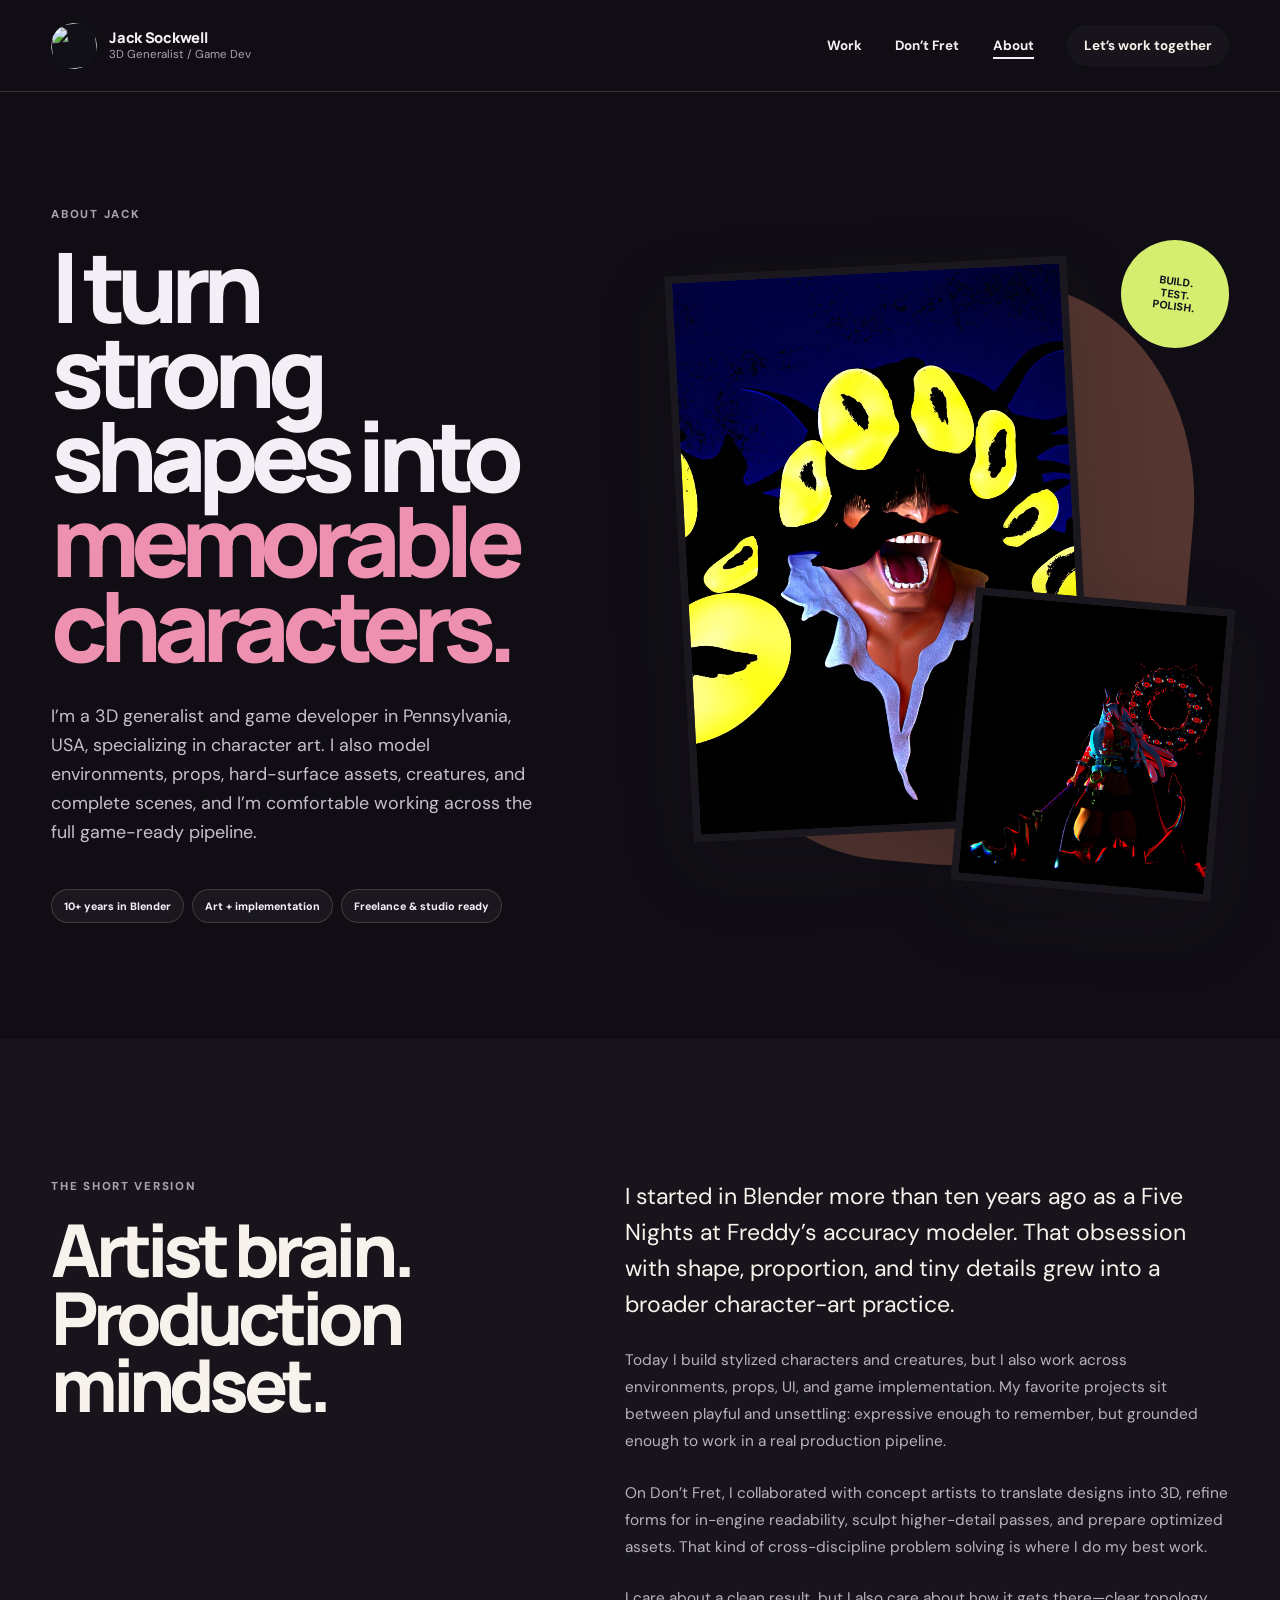
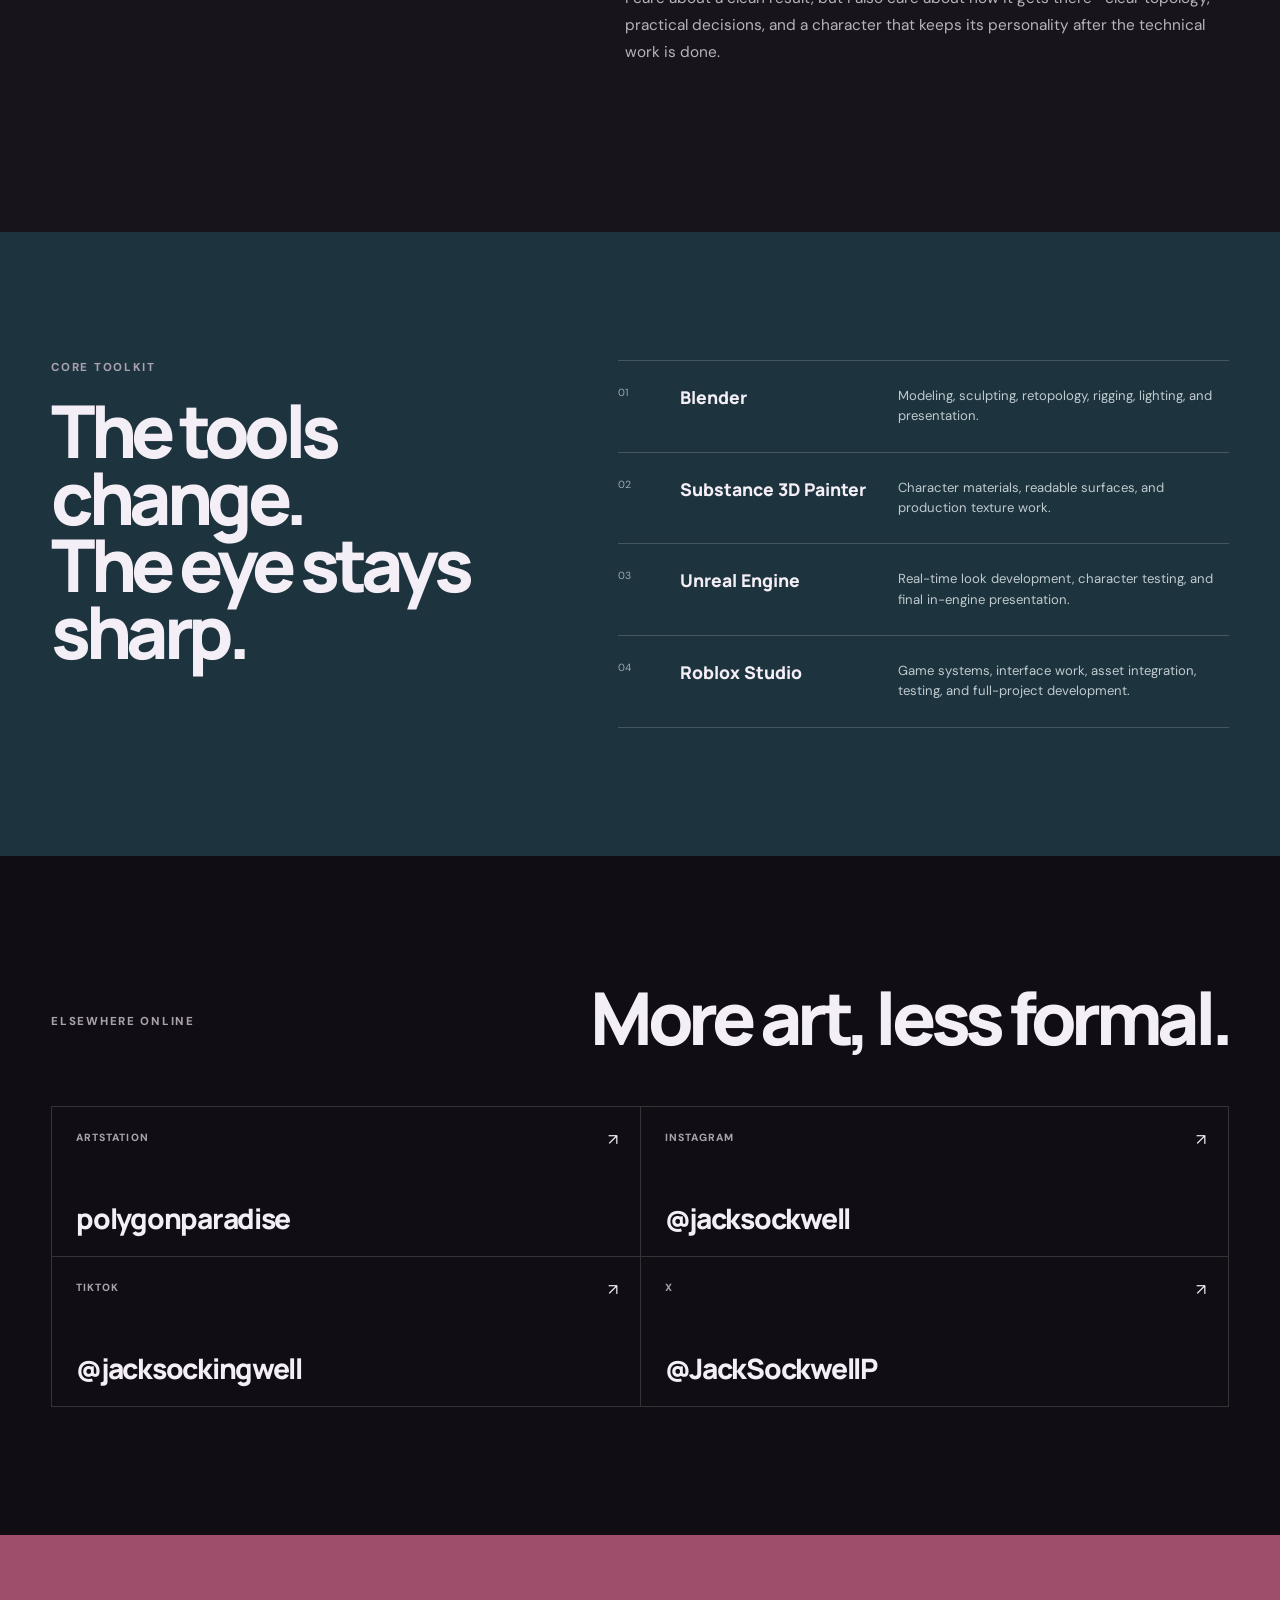
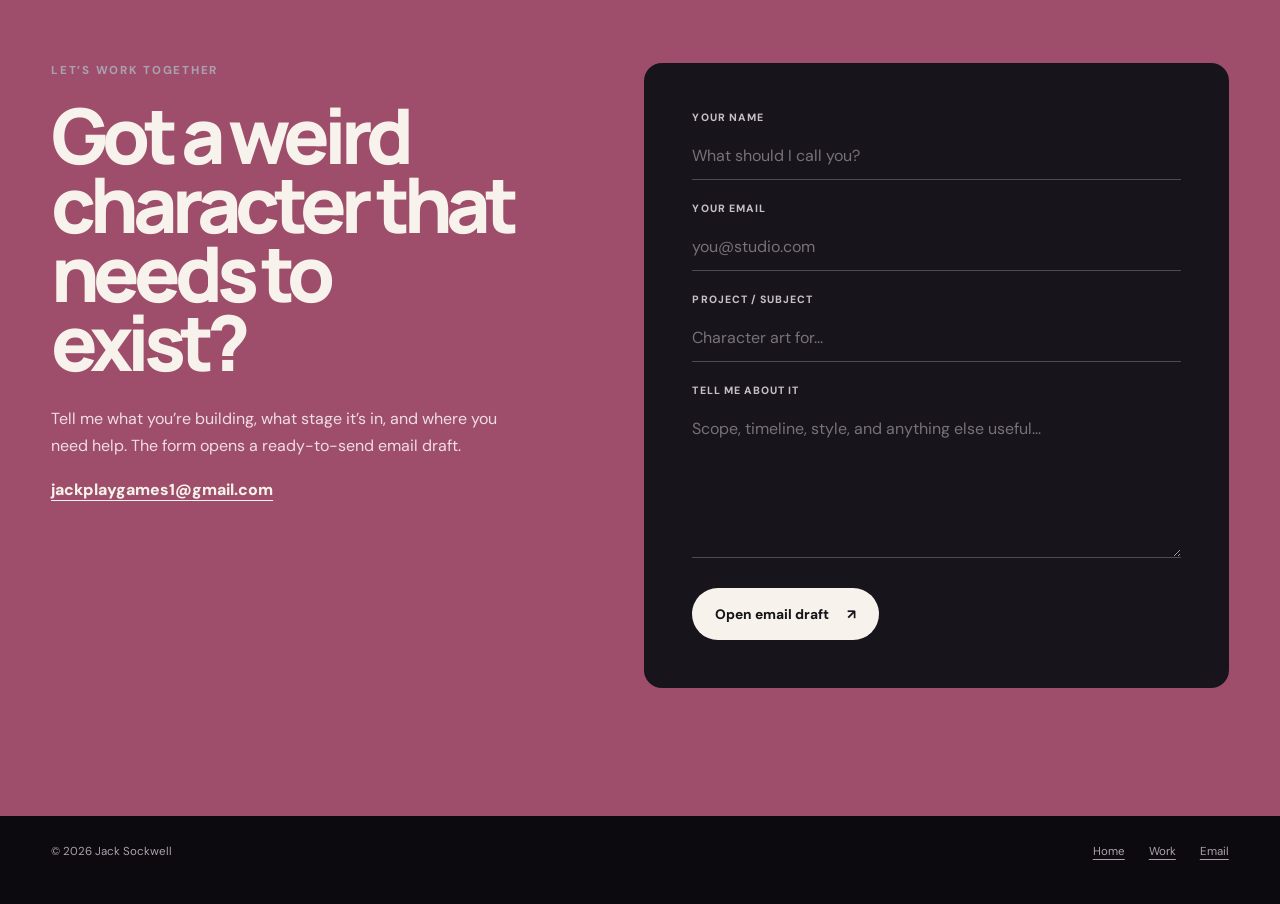
==== commit 20c02c4b: "Reconcile portfolio projects and media viewer" ====
--- a/about.html
+++ b/about.html
@@ -3,20 +3,20 @@
 <head>
   <meta charset="UTF-8" />
   <meta name="viewport" content="width=device-width, initial-scale=1.0" />
-  <title>About — Jack Sockwell, 3D Character Artist</title>
-  <meta name="description" content="Meet Jack Sockwell, a Pennsylvania-based 3D character artist focused on stylized and horror-driven game art." />
+  <title>About — Jack Sockwell, 3D Generalist / Game Dev</title>
+  <meta name="description" content="Meet Jack Sockwell, a Pennsylvania-based 3D generalist and game developer focused on stylized and horror-driven game work." />
   <meta name="theme-color" content="#15131a" />
   <link rel="canonical" href="https://jacksockwell.com/about.html" />
   <link rel="icon" href="favicon.svg" type="image/svg+xml" />
-  <link rel="stylesheet" href="site-v2.css?v=20260823-dark1" />
+  <link rel="stylesheet" href="site-v2.css?v=20260823-reconciled2" />
 </head>
 <body class="v2-site v2-about">
   <a class="skip-link" href="#main-content">Skip to content</a>
 
   <header class="site-header">
     <a class="site-brand" href="index.html" aria-label="Jack Sockwell, home">
-      <span class="brand-mark" aria-hidden="true">JS</span>
-      <span class="brand-copy"><strong>Jack Sockwell</strong><span>3D Character Artist</span></span>
+      <span class="brand-mark"><img src="JSICON_500x500.png" alt="" /></span>
+      <span class="brand-copy"><strong>Jack Sockwell</strong><span>3D Generalist / Game Dev</span></span>
     </a>
     <nav class="site-nav" aria-label="Primary navigation">
       <a href="portfolio.html">Work</a>
@@ -31,18 +31,18 @@
       <div class="about-v2-copy">
         <p class="eyebrow">About Jack</p>
         <h1>I turn strong shapes into <em>memorable characters.</em></h1>
-        <p class="about-v2-lead">I&rsquo;m a 3D character artist in Pennsylvania, USA, focused on stylized and horror-driven game work. I like being close to the full pipeline: refining a concept, solving the model, and pushing it until it reads in-engine.</p>
+        <p class="about-v2-lead">I&rsquo;m a 3D generalist and game developer in Pennsylvania, USA, specializing in character art. I also model environments, props, hard-surface assets, creatures, and complete scenes, and I&rsquo;m comfortable working across the full game-ready pipeline.</p>
         <div class="about-v2-facts">
           <span>10+ years in Blender</span>
-          <span>Character-first workflow</span>
+          <span>Art + implementation</span>
           <span>Freelance &amp; studio ready</span>
         </div>
       </div>
 
       <div class="about-v2-art" aria-label="Character modeling examples">
-        <figure class="about-art-render"><img src="FItFpgrXIAE8ia-.jpg" alt="Detailed Springtrap fan character model" /></figure>
-        <figure class="about-art-wire"><img src="jack-sockwell-vcbvcb.jpg" alt="Wireframe view of a stylized character model" /></figure>
-        <span class="about-art-note" aria-hidden="true">Form<br />first.<br />Always.</span>
+        <figure class="about-art-render"><img src="featured-2026-ywach.webp" alt="Final Yhwach character presentation with glowing eye effects" /></figure>
+        <figure class="about-art-wire"><img src="featured-2026-imu.webp" alt="Final Imu character presentation with dramatic red and blue lighting" /></figure>
+        <span class="about-art-note" aria-hidden="true">Build.<br />Test.<br />Polish.</span>
       </div>
     </section>
 
@@ -53,7 +53,7 @@
       </div>
       <div class="about-v2-story-copy">
         <p class="story-lead">I started in Blender more than ten years ago as a Five Nights at Freddy&rsquo;s accuracy modeler. That obsession with shape, proportion, and tiny details grew into a broader character-art practice.</p>
-        <p>Today I build stylized characters, creatures, and occasional environments. My favorite projects sit between playful and unsettling: expressive enough to remember, but grounded enough to work in a real game pipeline.</p>
+        <p>Today I build stylized characters and creatures, but I also work across environments, props, UI, and game implementation. My favorite projects sit between playful and unsettling: expressive enough to remember, but grounded enough to work in a real production pipeline.</p>
         <p>On Don&rsquo;t Fret, I collaborated with concept artists to translate designs into 3D, refine forms for in-engine readability, sculpt higher-detail passes, and prepare optimized assets. That kind of cross-discipline problem solving is where I do my best work.</p>
         <p>I care about a clean result, but I also care about how it gets there—clear topology, practical decisions, and a character that keeps its personality after the technical work is done.</p>
       </div>
@@ -68,6 +68,7 @@
         <article><span>01</span><h3>Blender</h3><p>Modeling, sculpting, retopology, rigging, lighting, and presentation.</p></article>
         <article><span>02</span><h3>Substance 3D Painter</h3><p>Character materials, readable surfaces, and production texture work.</p></article>
         <article><span>03</span><h3>Unreal Engine</h3><p>Real-time look development, character testing, and final in-engine presentation.</p></article>
+        <article><span>04</span><h3>Roblox Studio</h3><p>Game systems, interface work, asset integration, testing, and full-project development.</p></article>
       </div>
     </section>
 
--- a/site-v2.css
+++ b/site-v2.css
@@ -546,6 +546,51 @@
 body.v2-site:not(.v2-fret) .tool-stack article { border-color: rgba(247, 243, 236, 0.18); }
 body.v2-site:not(.v2-fret) .tool-stack span { color: #9daab0; }
 body.v2-site:not(.v2-fret) .tool-stack p { color: #c0cbd0; }
+
+/* Reconciled portfolio additions */
+.brand-mark { overflow: hidden; padding: 0; background: #111018; }
+.brand-mark img { width: 100%; height: 100%; display: block; object-fit: cover; }
+.fret-header .brand-mark { background: #111018; }
+
+.portfolio-post-v3 { position: relative; }
+.portfolio-toolbar { scrollbar-width: none; }
+.portfolio-toolbar::-webkit-scrollbar { display: none; }
+.portfolio-lightbox-thumbs { scrollbar-width: none; }
+.portfolio-lightbox-thumbs::-webkit-scrollbar { display: none; }
+.portfolio-post-v3:focus-visible { outline: 3px solid var(--acid); outline-offset: 7px; border-radius: var(--radius); }
+.portfolio-card-preview-rail { position: absolute; right: 12px; bottom: 12px; display: flex; gap: 6px; transition: transform 180ms ease, opacity 180ms ease; }
+.portfolio-card-preview-thumb { width: clamp(38px, 4vw, 58px); aspect-ratio: 1; display: block; object-fit: cover; background: #0e0c12; border: 2px solid rgba(247, 243, 236, .9); border-radius: 7px; box-shadow: 0 5px 18px rgba(0, 0, 0, .35); }
+.portfolio-post-v3:hover .portfolio-card-preview-rail,
+.portfolio-post-v3:focus-visible .portfolio-card-preview-rail { opacity: 0; transform: translateY(7px); }
+.portfolio-post-play { position: absolute; left: 50%; top: 50%; width: 54px; aspect-ratio: 1; display: grid; place-items: center; color: #17141c; background: rgba(220, 255, 0, .94); border-radius: 50%; box-shadow: 0 10px 30px rgba(0, 0, 0, .35); font-size: 1rem; transform: translate(-50%, -50%); }
+.portfolio-post-credit { order: 4; color: #aebac2; font-size: .68rem; line-height: 1.45; }
+.portfolio-post-stage-summary + .portfolio-post-meta { margin-top: 2px; }
+.portfolio-lightbox-credit { margin: 14px 0 0; color: #f1b0c7; font-size: .75rem; font-weight: 700; line-height: 1.55; }
+.portfolio-project-link { display: inline-flex; margin-top: 22px; padding: 11px 15px; color: #17141c; background: var(--acid); border-radius: 999px; font-size: .68rem; font-weight: 800; text-decoration: none; }
+.portfolio-lightbox-media[hidden],
+.portfolio-project-link[hidden] { display: none !important; }
+.portfolio-lightbox-media-shell video { width: 100%; max-height: 78vh; background: #050407; }
+.portfolio-lightbox-thumb:focus-visible,
+.portfolio-lightbox-stage-filter:focus-visible,
+.portfolio-lightbox-close:focus-visible,
+.portfolio-lightbox-nav:focus-visible { outline: 3px solid var(--acid); outline-offset: 3px; }
+
+@media (max-width: 720px) {
+  .portfolio-toolbar { overflow-x: visible; }
+  .portfolio-tabs { width: 100%; min-width: 0; display: grid; grid-template-columns: repeat(2, minmax(0, 1fr)); }
+  .portfolio-tab { width: 100%; padding-inline: 8px; }
+  .portfolio-card-preview-rail { right: 9px; bottom: 9px; }
+  .portfolio-card-preview-thumb { width: 42px; }
+  .portfolio-post-open { display: none; }
+  .portfolio-lightbox-media-shell video { max-height: 58vh; }
+}
+
+@media (prefers-reduced-motion: reduce) {
+  .portfolio-post-preview,
+  .portfolio-card-preview-rail,
+  .brand-mark { transition: none !important; }
+  .portfolio-post:hover .portfolio-post-preview { transform: none; }
+}
 body.v2-site:not(.v2-fret) .social-v2-grid a:nth-child(2):hover { background: #593044; }
 body.v2-site:not(.v2-fret) .social-v2-grid a:nth-child(3):hover { background: #465326; }
 body.v2-site:not(.v2-fret) .site-footer { background: #0c0a0f; }
